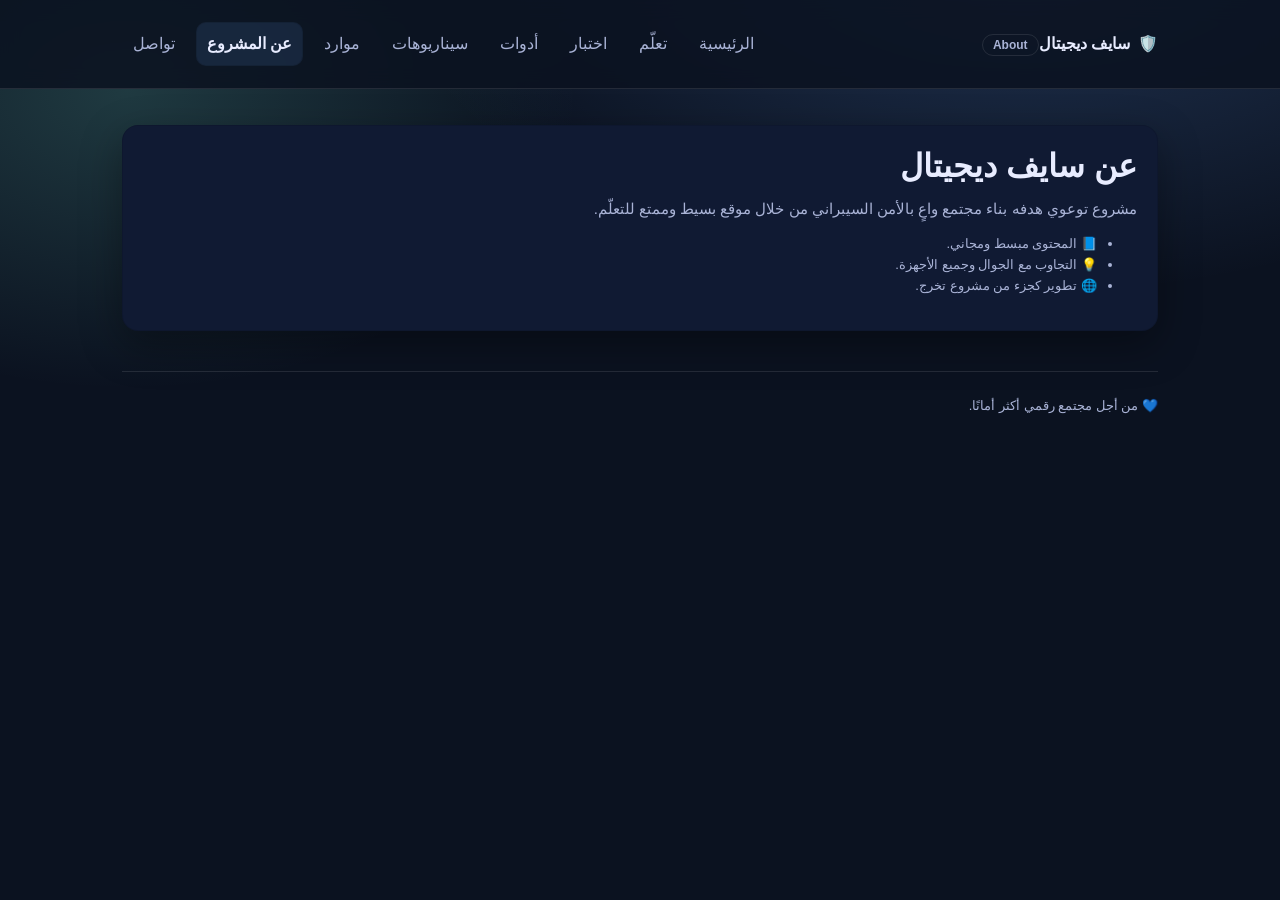
==== about.html @ abf92c74 "first commit" ====
<!DOCTYPE html>
<html lang="ar" dir="rtl">
<head>
  <meta charset="utf-8"/>
  <meta name="viewport" content="width=device-width, initial-scale=1.0"/>
  <title>عن المشروع | سايف ديجيتال</title>
  <link rel="stylesheet" href="style.css"/>
</head>
<body>
<header class="nav">
  <div class="container nav-inner">
    <div class="brand"><span class="logo">🛡️</span><div><strong>سايف ديجيتال</strong><span class="badge">About</span></div></div>
    <button class="menu-toggle" id="menuToggle">☰</button>
    <nav class="links" id="navLinks">
      <a href="index.html">الرئيسية</a><a href="learn.html">تعلّم</a><a href="quiz.html">اختبار</a><a href="tools.html">أدوات</a><a href="scenarios.html">سيناريوهات</a><a href="resources.html">موارد</a><a href="about.html" class="active">عن المشروع</a><a href="contact.html">تواصل</a>
    </nav>
  </div>
</header>

<main class="container">
  <div class="card pad">
    <h1>عن سايف ديجيتال</h1>
    <p>مشروع توعوي هدفه بناء مجتمع واعٍ بالأمن السيبراني من خلال موقع بسيط وممتع للتعلّم.</p>
    <ul class="small">
      <li>📘 المحتوى مبسط ومجاني.</li>
      <li>💡 التجاوب مع الجوال وجميع الأجهزة.</li>
      <li>🌐 تطوير كجزء من مشروع تخرج.</li>
    </ul>
  </div>
  <footer class="footer"><div class="small">💙 من أجل مجتمع رقمي أكثر أمانًا.</div></footer>
</main>
<script src="main.js"></script>
</body>
</html>
---- style.css ----
/* ===============================
   🌐   سايف ديجيتال — تصميم متكامل
   =============================== */

:root {
  --bg: #0b1220;
  --card: #101a33;
  --text: #e8ecff;
  --muted: #a9b3d6;
  --accent: #6aa6ff;
  --accent2: #7cf0d6;
  --danger: #ff6a6a;
  --ok: #4be39a;
  --border: rgba(255,255,255,.1);
  --shadow: 0 14px 40px rgba(0,0,0,.35);
  --radius: 16px;
  --max: 1080px;
  --font: "Segoe UI", "Noto Kufi Arabic", "Noto Sans Arabic", Tahoma, sans-serif;
}

/* ===== الأساس ===== */
*,
*::before,
*::after { box-sizing: border-box; }
html, body { height: 100%; margin: 0; padding: 0; }
body {
  font-family: var(--font);
  background:
    radial-gradient(1200px 700px at 80% -10%, rgba(106,166,255,.25), transparent 55%),
    radial-gradient(900px 600px at 10% 10%, rgba(124,240,214,.18), transparent 50%),
    var(--bg);
  color: var(--text);
  line-height: 1.6;
  direction: rtl;
}
a { color: inherit; text-decoration: none; transition: .2s ease; }
a:hover { color: var(--accent2); }

/* ===== الحاوية الأساسية ===== */
.container {
  max-width: var(--max);
  margin: 0 auto;
  padding: 22px;
}

/* ============================
   🧭 شريط التنقل العلوي (Navbar)
   ============================ */
.nav {
  position: sticky;
  top: 0;
  z-index: 100;
  background: rgba(11,18,32,0.85);
  backdrop-filter: blur(10px);
  border-bottom: 1px solid var(--border);
}

.nav-inner {
  display: flex;
  align-items: center;
  justify-content: space-between;
  gap: 10px;
  flex-wrap: wrap;
}

.brand {
  display: flex;
  align-items: center;
  gap: 8px;
  font-weight: 800;
}

.badge {
  font-size: 12px;
  padding: 3px 10px;
  border: 1px solid var(--border);
  border-radius: 999px;
  color: var(--muted);
}

/* زر القائمة للجوال */
.menu-toggle {
  display: none;
  font-size: 28px;
  background: none;
  border: none;
  color: var(--text);
  cursor: pointer;
}

.links {
  display: flex;
  align-items: center;
  gap: 10px;
  flex-wrap: wrap;
  transition: 0.3s ease;
}
.links a {
  padding: 10px 14px;
  border-radius: 999px;
  border: 1px solid transparent;
  color: var(--muted);
  font-weight: 500;
}
.links a:hover {
  border-color: var(--border);
  color: var(--text);
}
.links a.active {
  border-color: rgba(106,166,255,.45);
  background: rgba(106,166,255,.12);
  color: var(--text);
}

/* ============================
   🧱 البطاقات والمحتوى
   ============================ */
.card {
  background: var(--card);
  border: 1px solid var(--border);
  border-radius: var(--radius);
  box-shadow: var(--shadow);
}
.card.pad { padding: 20px; }

h1,h2,h3 {
  margin: 0 0 10px;
  line-height: 1.3;
}
h1 { font-size: 32px; }
h2 { font-size: 22px; color: var(--accent2); }
h3 { font-size: 16px; }

p {
  margin: 0 0 12px;
  color: var(--muted);
  font-size: 15px;
}

/* الشبكات العامة */
.grid {
  display: grid;
  grid-template-columns: repeat(auto-fit, minmax(280px, 1fr));
  gap: 16px;
  margin-top: 20px;
}

.item {
  background: rgba(255,255,255,.03);
  padding: 14px;
  border: 1px solid var(--border);
  border-radius: var(--radius);
  transition: 0.3s ease;
}
.item:hover {
  transform: translateY(-3px);
  border-color: var(--accent2);
}

/* الإحصاءات */
.kpis {
  display: grid;
  grid-template-columns: repeat(auto-fit, minmax(120px, 1fr));
  gap: 10px;
  margin-top: 14px;
}
.kpi {
  padding: 12px;
  border: 1px solid var(--border);
  border-radius: 14px;
  background: rgba(255,255,255,.03);
  text-align: center;
}
.kpi strong { font-size: 18px; color: var(--text); display: block; }
.kpi span { font-size: 13px; color: var(--muted); }

/* الأزرار */
.btn {
  display: inline-flex;
  align-items: center;
  justify-content: center;
  padding: 12px 16px;
  border-radius: 12px;
  border: 1px solid var(--border);
  background: rgba(255,255,255,.05);
  color: var(--text);
  cursor: pointer;
  transition: .2s ease;
  font-weight: 500;
}
.btn:hover {
  transform: translateY(-1px);
  border-color: var(--accent2);
}
.btn.primary {
  border-color: rgba(106,166,255,.55);
  background: rgba(106,166,255,.16);
}
.btn.primary:hover { background: rgba(106,166,255,.25); }
.btn.outline {
  background: transparent;
  border-color: rgba(124,240,214,.3);
}
.btn.outline:hover {
  background: rgba(124,240,214,.06);
}

/* تصنيفات / Tags */
.tags { margin-top: 10px; }
.tag {
  display: inline-block;
  padding: 6px 10px;
  border: 1px solid var(--border);
  border-radius: 999px;
  color: var(--muted);
  font-size: 12px;
  margin: 5px 6px 0 0;
  transition: .2s ease;
}
.tag:hover { border-color: var(--accent2); color: var(--accent2); }

/* فواصل */
hr.sep {
  border: none;
  border-top: 1px solid var(--border);
  margin: 16px 0;
}

/* نصوص صغيرة */
.small { font-size: 13px; color: var(--muted); }

/* الحاويات المساعدة */
.cta-row {
  display: flex;
  flex-wrap: wrap;
  gap: 10px;
  margin-top: 14px;
}

/* ===== الملاحظات والتلميحات ===== */
.note {
  border: 1px dashed rgba(124,240,214,.45);
  background: rgba(124,240,214,.06);
  padding: 12px;
  border-radius: 14px;
  color: var(--muted);
  font-size: 14px;
}

/* ===== الكويز ===== */
.quiz-q {
  font-size: 18px;
  color: var(--text);
  margin: 0 0 10px;
}
.choices {
  display: grid;
  gap: 10px;
}
.choice {
  text-align: right;
  padding: 12px;
  border-radius: 14px;
  border: 1px solid var(--border);
  background: rgba(255,255,255,.03);
  cursor: pointer;
  transition: .2s ease;
}
.choice:hover { border-color: var(--accent); }
.choice.correct {
  border-color: rgba(75,227,154,.55);
  background: rgba(75,227,154,.1);
}
.choice.wrong {
  border-color: rgba(255,106,106,.55);
  background: rgba(255,106,106,.1);
}

/* حبة التقدم */
.pill {
  display: inline-flex;
  align-items: center;
  gap: 6px;
  padding: 7px 10px;
  border-radius: 999px;
  border: 1px solid var(--border);
  color: var(--muted);
  font-size: 13px;
}

/* ===== التذييل ===== */
.footer {
  margin-top: 40px;
  padding: 24px 0 32px;
  color: var(--muted);
  border-top: 1px solid var(--border);
}
.footer-content {
  display: flex;
  flex-wrap: wrap;
  justify-content: space-between;
  gap: 10px;
}
.footer-links a {
  margin-right: 10px;
  font-size: 13px;
  color: var(--muted);
}
.footer-links a:hover { color: var(--accent2); }

/* ============================
   📱 استجابة الجوال
   ============================ */
@media (max-width: 860px) {
  .menu-toggle { display: block; }
  .links {
    display: none;
    flex-direction: column;
    width: 100%;
    border-top: 1px solid var(--border);
    margin-top: 10px;
    padding-top: 8px;
  }
  .links.show { display: flex; }
  .links a { width: 100%; text-align: right; }
  h1 { font-size: 26px; }
  .hero-grid, .grid, .kpis { grid-template-columns: 1fr; }
}/* ===== Policies Page (simple styling) ===== */
.container { width: min(1100px, 92%); margin: 0 auto; }

.site-header { padding: 14px 0; border-bottom: 1px solid rgba(0,0,0,.08); }
.header-inner { display: flex; gap: 16px; align-items: center; justify-content: space-between; flex-wrap: wrap; }
.brand { text-decoration: none; font-weight: 700; }
.nav { display: flex; flex-wrap: wrap; gap: 10px; }
.nav a { text-decoration: none; padding: 8px 10px; border-radius: 10px; }
.nav a.active { font-weight: 700; border: 1px solid rgba(0,0,0,.12); }

.hero { padding: 22px 0 8px; }
.muted { opacity: .75; }

.pill-row { display: flex; flex-wrap: wrap; gap: 10px; margin: 14px 0; }
.pill { border: 1px solid rgba(0,0,0,.12); background: transparent; padding: 8px 12px; border-radius: 999px; cursor: pointer; }
.pill.active { font-weight: 700; }

.card { border: 1px solid rgba(0,0,0,.10); border-radius: 16px; padding: 18px; margin: 14px 0; }
.card-head h2 { margin: 0 0 6px; }
.grid-2 { display: grid; grid-template-columns: repeat(2, minmax(0, 1fr)); gap: 14px; }
@media (max-width: 820px){ .grid-2 { grid-template-columns: 1fr; } }

.box { border: 1px solid rgba(0,0,0,.08); border-radius: 14px; padding: 14px; }
.box.danger { border-color: rgba(220, 0, 0, .25); }

.note { margin-top: 12px; padding: 12px 14px; border-radius: 14px; border: 1px dashed rgba(0,0,0,.18); }

.callout { margin-top: 12px; padding: 14px; border-radius: 14px; border: 1px solid rgba(0,0,0,.10); }
.btn { border: 0; padding: 10px 14px; border-radius: 12px; cursor: pointer; border: 1px solid rgba(0,0,0,.12); background: transparent; }

.site-footer { padding: 18px 0; border-top: 1px solid rgba(0,0,0,.08); margin-top: 26px; }
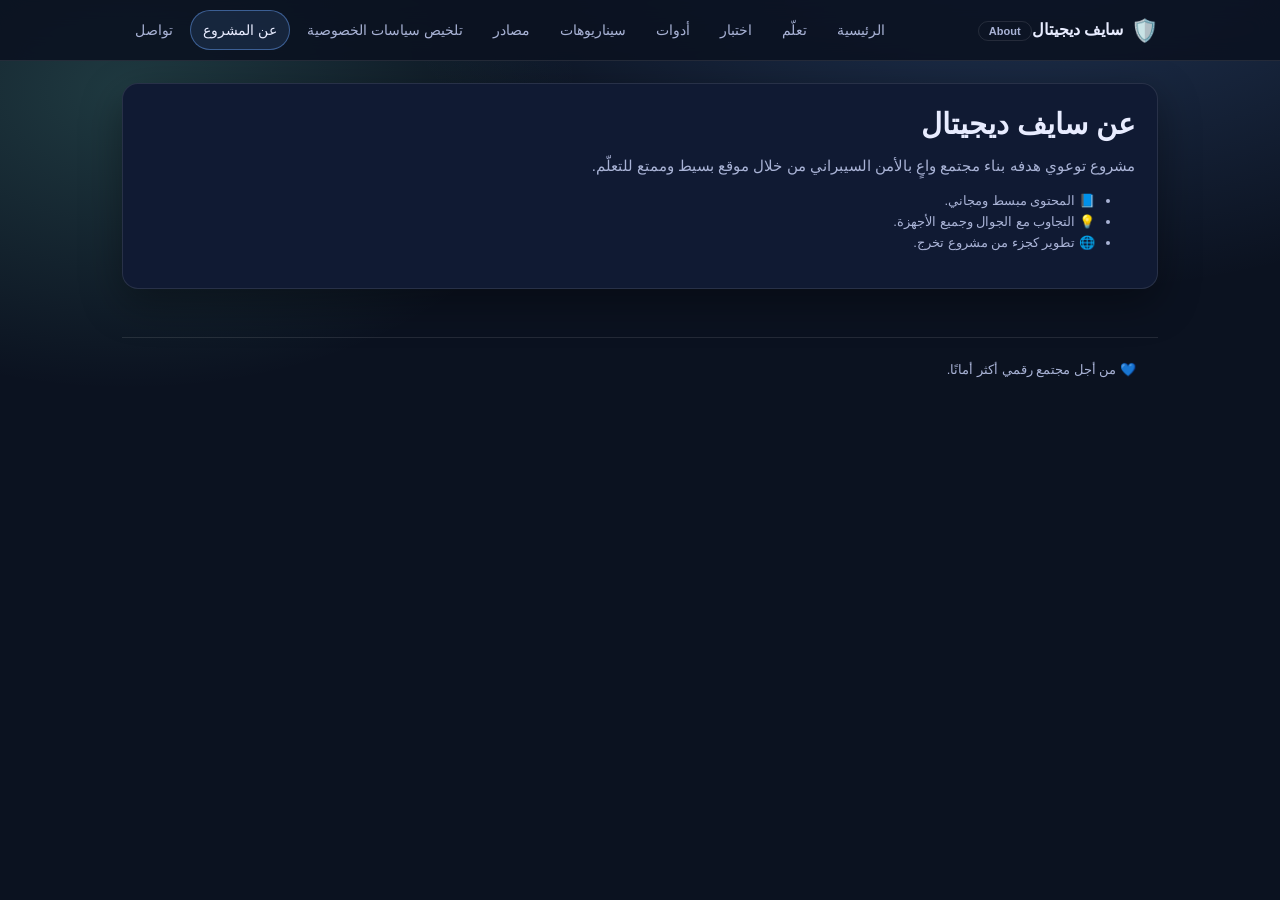
==== commit 226e7553: "update5" ====
--- a/about.html
+++ b/about.html
@@ -12,8 +12,15 @@
     <div class="brand"><span class="logo">🛡️</span><div><strong>سايف ديجيتال</strong><span class="badge">About</span></div></div>
     <button class="menu-toggle" id="menuToggle">☰</button>
     <nav class="links" id="navLinks">
-      <a href="index.html">الرئيسية</a><a href="learn.html">تعلّم</a><a href="quiz.html">اختبار</a><a href="tools.html">أدوات</a><a href="scenarios.html">سيناريوهات</a><a href="resources.html">موارد</a><a href="about.html" class="active">عن المشروع</a><a href="contact.html">تواصل</a>
-    </nav>
+     <a href="index.html">الرئيسية</a>
+        <a href="learn.html">تعلّم</a>
+        <a href="quiz.html">اختبار</a>
+        <a href="tools.html">أدوات</a>
+        <a href="scenarios.html">سيناريوهات</a>
+        <a href="resources.html">مصادر</a>
+        <a href="policies.html">تلخيص سياسات الخصوصية</a>
+        <a href="about.html" class="active">عن المشروع</a>
+        <a href="contact.html">تواصل</a>    </nav>
   </div>
 </header>
 
--- a/style.css
+++ b/style.css
@@ -1,58 +1,83 @@
-/* ===============================
-   🌐   سايف ديجيتال — تصميم متكامل
-   =============================== */
-
+/* ============================================================
+   سايف ديجيتال — CSS الرئيسي
+   يدعم: Dark Mode (افتراضي) + Light Mode
+============================================================ */
+
+/* ── المتغيرات: الوضع الليلي ── */
 :root {
-  --bg: #0b1220;
-  --card: #101a33;
-  --text: #e8ecff;
-  --muted: #a9b3d6;
-  --accent: #6aa6ff;
+  --bg:      #0b1220;
+  --card:    #101a33;
+  --text:    #e8ecff;
+  --muted:   #a9b3d6;
+  --accent:  #6aa6ff;
   --accent2: #7cf0d6;
-  --danger: #ff6a6a;
-  --ok: #4be39a;
-  --border: rgba(255,255,255,.1);
-  --shadow: 0 14px 40px rgba(0,0,0,.35);
-  --radius: 16px;
-  --max: 1080px;
-  --font: "Segoe UI", "Noto Kufi Arabic", "Noto Sans Arabic", Tahoma, sans-serif;
-}
-
-/* ===== الأساس ===== */
-*,
-*::before,
-*::after { box-sizing: border-box; }
-html, body { height: 100%; margin: 0; padding: 0; }
+  --danger:  #ff6a6a;
+  --ok:      #4be39a;
+  --border:  rgba(255,255,255,.1);
+  --shadow:  0 14px 40px rgba(0,0,0,.35);
+  --radius:  16px;
+  --max:     1080px;
+  --font:    "Segoe UI","Noto Kufi Arabic","Noto Sans Arabic",Tahoma,sans-serif;
+  --nav-bg:  rgba(11,18,32,0.88);
+  --item-bg: rgba(255,255,255,.03);
+}
+
+/* ── المتغيرات: الوضع الصباحي ── */
+body.light-mode {
+  --bg:      #f0f4ff;
+  --card:    #ffffff;
+  --text:    #0d1b3e;
+  --muted:   #4a5680;
+  --accent:  #2563eb;
+  --accent2: #0d9488;
+  --border:  rgba(0,0,0,.1);
+  --shadow:  0 8px 28px rgba(0,0,0,.1);
+  --nav-bg:  rgba(240,244,255,0.94);
+  --item-bg: rgba(0,0,0,.025);
+}
+
+body.light-mode {
+  background:
+    radial-gradient(1200px 700px at 80% -10%, rgba(37,99,235,.09), transparent 55%),
+    radial-gradient(900px 600px at 10% 10%,  rgba(13,148,136,.07), transparent 50%),
+    var(--bg) !important;
+}
+
+/* ── الأساسيات ── */
+*, *::before, *::after { box-sizing:border-box; }
+html, body { height:100%; margin:0; padding:0; }
+
 body {
   font-family: var(--font);
   background:
     radial-gradient(1200px 700px at 80% -10%, rgba(106,166,255,.25), transparent 55%),
-    radial-gradient(900px 600px at 10% 10%, rgba(124,240,214,.18), transparent 50%),
+    radial-gradient(900px 600px at 10% 10%,  rgba(124,240,214,.18), transparent 50%),
     var(--bg);
   color: var(--text);
   line-height: 1.6;
   direction: rtl;
-}
-a { color: inherit; text-decoration: none; transition: .2s ease; }
-a:hover { color: var(--accent2); }
-
-/* ===== الحاوية الأساسية ===== */
+  transition: background .4s, color .25s;
+}
+
+a { color:inherit; text-decoration:none; transition:.2s ease; }
+a:hover { color:var(--accent2); }
+
 .container {
   max-width: var(--max);
   margin: 0 auto;
   padding: 22px;
 }
 
-/* ============================
-   🧭 شريط التنقل العلوي (Navbar)
-   ============================ */
+/* ── شريط التنقل ── */
 .nav {
   position: sticky;
   top: 0;
   z-index: 100;
-  background: rgba(11,18,32,0.85);
-  backdrop-filter: blur(10px);
+  background: var(--nav-bg);
+  backdrop-filter: blur(12px);
+  -webkit-backdrop-filter: blur(12px);
   border-bottom: 1px solid var(--border);
+  transition: background .3s;
 }
 
 .nav-inner {
@@ -60,107 +85,134 @@
   align-items: center;
   justify-content: space-between;
   gap: 10px;
-  flex-wrap: wrap;
-}
-
-.brand {
-  display: flex;
-  align-items: center;
-  gap: 8px;
-  font-weight: 800;
-}
+  flex-wrap: nowrap;
+  padding: 10px 22px;
+  max-width: var(--max);
+  margin: 0 auto;
+}
+
+/* الجانب الأيسر: brand + زر الوضع */
+.nav-left {
+  display: flex;
+  align-items: center;
+  gap: 10px;
+  flex-shrink: 0;
+}
+
+.brand { display:flex; align-items:center; gap:8px; font-weight:800; }
+.logo  { font-size:22px; }
 
 .badge {
-  font-size: 12px;
+  font-size: 11px;
   padding: 3px 10px;
   border: 1px solid var(--border);
   border-radius: 999px;
   color: var(--muted);
 }
 
-/* زر القائمة للجوال */
+/* ── زر الوضع ── */
+#themeToggle {
+  display: flex;
+  align-items: center;
+  gap: 6px;
+  padding: 7px 13px;
+  border-radius: 999px;
+  border: 1px solid var(--border);
+  background: rgba(255,255,255,.06);
+  color: var(--text);
+  font-size: 13px;
+  font-family: var(--font);
+  cursor: pointer;
+  transition: background .2s, border-color .2s, transform .15s;
+  white-space: nowrap;
+  flex-shrink: 0;
+}
+body.light-mode #themeToggle { background:rgba(0,0,0,.05); }
+#themeToggle:hover { border-color:var(--accent2); transform:translateY(-1px); }
+
+/* ── زر الجوال ── */
 .menu-toggle {
   display: none;
-  font-size: 28px;
+  font-size: 26px;
   background: none;
   border: none;
   color: var(--text);
   cursor: pointer;
-}
-
+  padding: 4px 8px;
+}
+
+/* ── الروابط ── */
 .links {
   display: flex;
   align-items: center;
-  gap: 10px;
+  gap: 4px;
   flex-wrap: wrap;
-  transition: 0.3s ease;
+  transition: .3s;
 }
 .links a {
-  padding: 10px 14px;
+  padding: 8px 12px;
   border-radius: 999px;
   border: 1px solid transparent;
   color: var(--muted);
   font-weight: 500;
-}
-.links a:hover {
-  border-color: var(--border);
-  color: var(--text);
-}
+  font-size: 14px;
+  transition: .2s;
+}
+.links a:hover { border-color:var(--border); color:var(--text); }
 .links a.active {
   border-color: rgba(106,166,255,.45);
   background: rgba(106,166,255,.12);
   color: var(--text);
 }
 
-/* ============================
-   🧱 البطاقات والمحتوى
-   ============================ */
+/* ── البطاقات ── */
 .card {
   background: var(--card);
   border: 1px solid var(--border);
   border-radius: var(--radius);
   box-shadow: var(--shadow);
-}
-.card.pad { padding: 20px; }
-
-h1,h2,h3 {
-  margin: 0 0 10px;
-  line-height: 1.3;
-}
-h1 { font-size: 32px; }
-h2 { font-size: 22px; color: var(--accent2); }
-h3 { font-size: 16px; }
-
-p {
-  margin: 0 0 12px;
-  color: var(--muted);
-  font-size: 15px;
-}
-
-/* الشبكات العامة */
+  transition: background .3s, border-color .3s;
+}
+.card.pad { padding: 22px; }
+
+/* ── الشبكة البطل ── */
+.hero-grid {
+  display: grid;
+  grid-template-columns: 1fr 1fr;
+  gap: 18px;
+  margin-bottom: 18px;
+}
+
+/* ── العناوين ── */
+h1,h2,h3 { margin:0 0 10px; line-height:1.3; }
+h1 { font-size:29px; }
+h2 { font-size:20px; color:var(--accent2); }
+h3 { font-size:15px; color:var(--text); }
+
+p { margin:0 0 12px; color:var(--muted); font-size:15px; }
+
+/* ── الشبكة ── */
 .grid {
   display: grid;
-  grid-template-columns: repeat(auto-fit, minmax(280px, 1fr));
+  grid-template-columns: repeat(auto-fit, minmax(280px,1fr));
   gap: 16px;
   margin-top: 20px;
 }
 
+/* ── العنصر ── */
 .item {
-  background: rgba(255,255,255,.03);
+  background: var(--item-bg);
   padding: 14px;
   border: 1px solid var(--border);
   border-radius: var(--radius);
-  transition: 0.3s ease;
-}
-.item:hover {
-  transform: translateY(-3px);
-  border-color: var(--accent2);
-}
-
-/* الإحصاءات */
+  transition: .3s;
+}
+.item:hover { transform:translateY(-3px); border-color:var(--accent2); }
+
+/* ── KPIs ── */
 .kpis {
   display: grid;
-  grid-template-columns: repeat(auto-fit, minmax(120px, 1fr));
+  grid-template-columns: repeat(auto-fit, minmax(110px,1fr));
   gap: 10px;
   margin-top: 14px;
 }
@@ -168,76 +220,62 @@
   padding: 12px;
   border: 1px solid var(--border);
   border-radius: 14px;
-  background: rgba(255,255,255,.03);
+  background: var(--item-bg);
   text-align: center;
-}
-.kpi strong { font-size: 18px; color: var(--text); display: block; }
-.kpi span { font-size: 13px; color: var(--muted); }
-
-/* الأزرار */
+  transition: border-color .2s;
+}
+.kpi:hover { border-color:var(--accent); }
+.kpi strong { font-size:18px; color:var(--text); display:block; }
+.kpi span   { font-size:12px; color:var(--muted); }
+
+/* ── الأزرار ── */
 .btn {
   display: inline-flex;
   align-items: center;
   justify-content: center;
-  padding: 12px 16px;
+  gap: 5px;
+  padding: 10px 17px;
   border-radius: 12px;
   border: 1px solid var(--border);
-  background: rgba(255,255,255,.05);
+  background: var(--item-bg);
   color: var(--text);
   cursor: pointer;
-  transition: .2s ease;
+  transition: .2s;
   font-weight: 500;
-}
-.btn:hover {
-  transform: translateY(-1px);
-  border-color: var(--accent2);
-}
-.btn.primary {
-  border-color: rgba(106,166,255,.55);
-  background: rgba(106,166,255,.16);
-}
-.btn.primary:hover { background: rgba(106,166,255,.25); }
-.btn.outline {
-  background: transparent;
-  border-color: rgba(124,240,214,.3);
-}
-.btn.outline:hover {
-  background: rgba(124,240,214,.06);
-}
-
-/* تصنيفات / Tags */
-.tags { margin-top: 10px; }
+  font-size: 14px;
+  font-family: var(--font);
+}
+.btn:hover { transform:translateY(-1px); border-color:var(--accent2); }
+.btn.primary { border-color:rgba(106,166,255,.55); background:rgba(106,166,255,.16); }
+.btn.primary:hover { background:rgba(106,166,255,.28); }
+.btn.outline { background:transparent; border-color:rgba(124,240,214,.3); }
+.btn.outline:hover { background:rgba(124,240,214,.07); }
+
+/* ── الوسوم ── */
+.tags { margin-top:10px; }
 .tag {
   display: inline-block;
-  padding: 6px 10px;
+  padding: 5px 10px;
   border: 1px solid var(--border);
   border-radius: 999px;
   color: var(--muted);
   font-size: 12px;
-  margin: 5px 6px 0 0;
-  transition: .2s ease;
-}
-.tag:hover { border-color: var(--accent2); color: var(--accent2); }
-
-/* فواصل */
-hr.sep {
-  border: none;
-  border-top: 1px solid var(--border);
-  margin: 16px 0;
-}
-
-/* نصوص صغيرة */
-.small { font-size: 13px; color: var(--muted); }
-
-/* الحاويات المساعدة */
-.cta-row {
-  display: flex;
-  flex-wrap: wrap;
-  gap: 10px;
-  margin-top: 14px;
-}
-
-/* ===== الملاحظات والتلميحات ===== */
+  margin: 4px 5px 0 0;
+  transition: .2s;
+}
+.tag:hover { border-color:var(--accent2); color:var(--accent2); }
+
+/* ── فاصل ── */
+hr.sep { border:none; border-top:1px solid var(--border); margin:16px 0; }
+
+/* ── نصوص ── */
+.small  { font-size:13px; color:var(--muted); }
+.accent { color:var(--accent2); }
+
+/* ── صف أزرار ── */
+.cta-row { display:flex; flex-wrap:wrap; gap:10px; margin-top:14px; }
+
+/* ── ملاحظة ── */
 .note {
   border: 1px dashed rgba(124,240,214,.45);
   background: rgba(124,240,214,.06);
@@ -246,113 +284,138 @@
   color: var(--muted);
   font-size: 14px;
 }
-
-/* ===== الكويز ===== */
-.quiz-q {
-  font-size: 18px;
-  color: var(--text);
-  margin: 0 0 10px;
-}
-.choices {
-  display: grid;
-  gap: 10px;
-}
+body.light-mode .note {
+  border-color: rgba(13,148,136,.4);
+  background: rgba(13,148,136,.06);
+}
+
+/* ── الاختبار ── */
+.quiz-q { font-size:17px; color:var(--text); margin:0 0 10px; }
+.choices { display:grid; gap:10px; }
 .choice {
   text-align: right;
   padding: 12px;
   border-radius: 14px;
   border: 1px solid var(--border);
-  background: rgba(255,255,255,.03);
+  background: var(--item-bg);
   cursor: pointer;
-  transition: .2s ease;
-}
-.choice:hover { border-color: var(--accent); }
-.choice.correct {
-  border-color: rgba(75,227,154,.55);
-  background: rgba(75,227,154,.1);
-}
-.choice.wrong {
-  border-color: rgba(255,106,106,.55);
-  background: rgba(255,106,106,.1);
-}
-
-/* حبة التقدم */
+  color: var(--text);
+  font-family: var(--font);
+  transition: .2s;
+}
+.choice:hover   { border-color:var(--accent); }
+.choice.correct { border-color:rgba(75,227,154,.55);  background:rgba(75,227,154,.1); }
+.choice.wrong   { border-color:rgba(255,106,106,.55); background:rgba(255,106,106,.1); }
+
+/* ── حبة ── */
 .pill {
   display: inline-flex;
   align-items: center;
   gap: 6px;
-  padding: 7px 10px;
+  padding: 6px 12px;
   border-radius: 999px;
   border: 1px solid var(--border);
   color: var(--muted);
   font-size: 13px;
 }
 
-/* ===== التذييل ===== */
+/* ── التذييل ── */
 .footer {
-  margin-top: 40px;
-  padding: 24px 0 32px;
-  color: var(--muted);
+  margin-top: 48px;
+  padding: 22px 22px 36px;
   border-top: 1px solid var(--border);
+  color: var(--muted);
 }
 .footer-content {
+  max-width: var(--max);
+  margin: 0 auto;
   display: flex;
   flex-wrap: wrap;
   justify-content: space-between;
+  align-items: center;
   gap: 10px;
 }
-.footer-links a {
-  margin-right: 10px;
+.footer-links a { margin-right:12px; font-size:13px; color:var(--muted); }
+.footer-links a:hover { color:var(--accent2); }
+
+/* ── سبينر الأخبار ── */
+.news-spinner {
+  width:38px; height:38px;
+  border:3px solid rgba(106,166,255,.18);
+  border-top-color:var(--accent);
+  border-radius:50%;
+  animation:spin .75s linear infinite;
+  margin:0 auto;
+}
+@keyframes spin { to { transform:rotate(360deg); } }
+
+/* ── بطاقة خبر ── */
+.news-card {
+  background: var(--card);
+  border: 1px solid var(--border);
+  border-radius: var(--radius);
+  overflow: hidden;
+  display: flex;
+  flex-direction: column;
+  transition: transform .25s, box-shadow .25s, border-color .2s;
+}
+.news-card:hover {
+  transform: translateY(-4px);
+  box-shadow: 0 20px 50px rgba(0,0,0,.4);
+  border-color: rgba(106,166,255,.3);
+}
+body.light-mode .news-card:hover { box-shadow:0 10px 28px rgba(0,0,0,.12); }
+
+.nc-inner { padding:16px; flex:1; display:flex; flex-direction:column; }
+.nc-top   { display:flex; align-items:center; justify-content:space-between; flex-wrap:wrap; gap:6px; margin-bottom:10px; }
+.nc-badge { font-size:11px; font-weight:700; padding:3px 9px; border-radius:999px; border:1px solid; }
+.nc-title { font-size:14px; font-weight:700; color:var(--text); margin:0 0 8px; line-height:1.5; flex:1; }
+.nc-desc  { margin:0 0 10px; opacity:.75; line-height:1.55; }
+.nc-link  { font-size:12px; font-weight:600; color:var(--accent); direction:ltr; display:inline-block; margin-top:auto; transition:color .2s; }
+.nc-link:hover { color:var(--accent2); }
+.nc-bar   { height:3px; flex-shrink:0; opacity:.65; }
+
+/* ── زر مصدر نشط ── */
+.news-src-btn.active-src {
+  border-color: rgba(106,166,255,.55) !important;
+  background: rgba(106,166,255,.16) !important;
+}
+
+/* ── زر سياسات ── */
+.policy-btn {
+  display: inline-block;
+  margin-top: 10px;
+  margin-left: 6px;
+  padding: 7px 14px;
+  background: rgba(75,227,154,.12);
+  color: var(--ok);
+  border: 1px solid rgba(75,227,154,.32);
+  border-radius: 8px;
   font-size: 13px;
-  color: var(--muted);
-}
-.footer-links a:hover { color: var(--accent2); }
-
-/* ============================
-   📱 استجابة الجوال
-   ============================ */
-@media (max-width: 860px) {
-  .menu-toggle { display: block; }
+  transition: background .2s;
+}
+.policy-btn:hover { background:rgba(75,227,154,.25); color:var(--ok); }
+
+/* ── استجابة الجوال ── */
+@media (max-width:860px) {
+  .menu-toggle { display:block; }
   .links {
     display: none;
     flex-direction: column;
     width: 100%;
     border-top: 1px solid var(--border);
-    margin-top: 10px;
+    margin-top: 8px;
     padding-top: 8px;
   }
-  .links.show { display: flex; }
-  .links a { width: 100%; text-align: right; }
-  h1 { font-size: 26px; }
-  .hero-grid, .grid, .kpis { grid-template-columns: 1fr; }
-}/* ===== Policies Page (simple styling) ===== */
-.container { width: min(1100px, 92%); margin: 0 auto; }
-
-.site-header { padding: 14px 0; border-bottom: 1px solid rgba(0,0,0,.08); }
-.header-inner { display: flex; gap: 16px; align-items: center; justify-content: space-between; flex-wrap: wrap; }
-.brand { text-decoration: none; font-weight: 700; }
-.nav { display: flex; flex-wrap: wrap; gap: 10px; }
-.nav a { text-decoration: none; padding: 8px 10px; border-radius: 10px; }
-.nav a.active { font-weight: 700; border: 1px solid rgba(0,0,0,.12); }
-
-.hero { padding: 22px 0 8px; }
-.muted { opacity: .75; }
-
-.pill-row { display: flex; flex-wrap: wrap; gap: 10px; margin: 14px 0; }
-.pill { border: 1px solid rgba(0,0,0,.12); background: transparent; padding: 8px 12px; border-radius: 999px; cursor: pointer; }
-.pill.active { font-weight: 700; }
-
-.card { border: 1px solid rgba(0,0,0,.10); border-radius: 16px; padding: 18px; margin: 14px 0; }
-.card-head h2 { margin: 0 0 6px; }
-.grid-2 { display: grid; grid-template-columns: repeat(2, minmax(0, 1fr)); gap: 14px; }
-@media (max-width: 820px){ .grid-2 { grid-template-columns: 1fr; } }
-
-.box { border: 1px solid rgba(0,0,0,.08); border-radius: 14px; padding: 14px; }
-.box.danger { border-color: rgba(220, 0, 0, .25); }
-
-.note { margin-top: 12px; padding: 12px 14px; border-radius: 14px; border: 1px dashed rgba(0,0,0,.18); }
-
-.callout { margin-top: 12px; padding: 14px; border-radius: 14px; border: 1px solid rgba(0,0,0,.10); }
-.btn { border: 0; padding: 10px 14px; border-radius: 12px; cursor: pointer; border: 1px solid rgba(0,0,0,.12); background: transparent; }
-
-.site-footer { padding: 18px 0; border-top: 1px solid rgba(0,0,0,.08); margin-top: 26px; }
+  .links.show { display:flex; }
+  .links a    { width:100%; text-align:right; border-radius:10px; }
+  h1 { font-size:24px; }
+  .hero-grid { grid-template-columns:1fr; }
+  .kpis      { grid-template-columns:repeat(3,1fr); }
+  #themeToggle .theme-label { display:none; }
+}
+
+@media (max-width:480px) {
+  .kpis { grid-template-columns:1fr 1fr; }
+  .container { padding:14px; }
+}
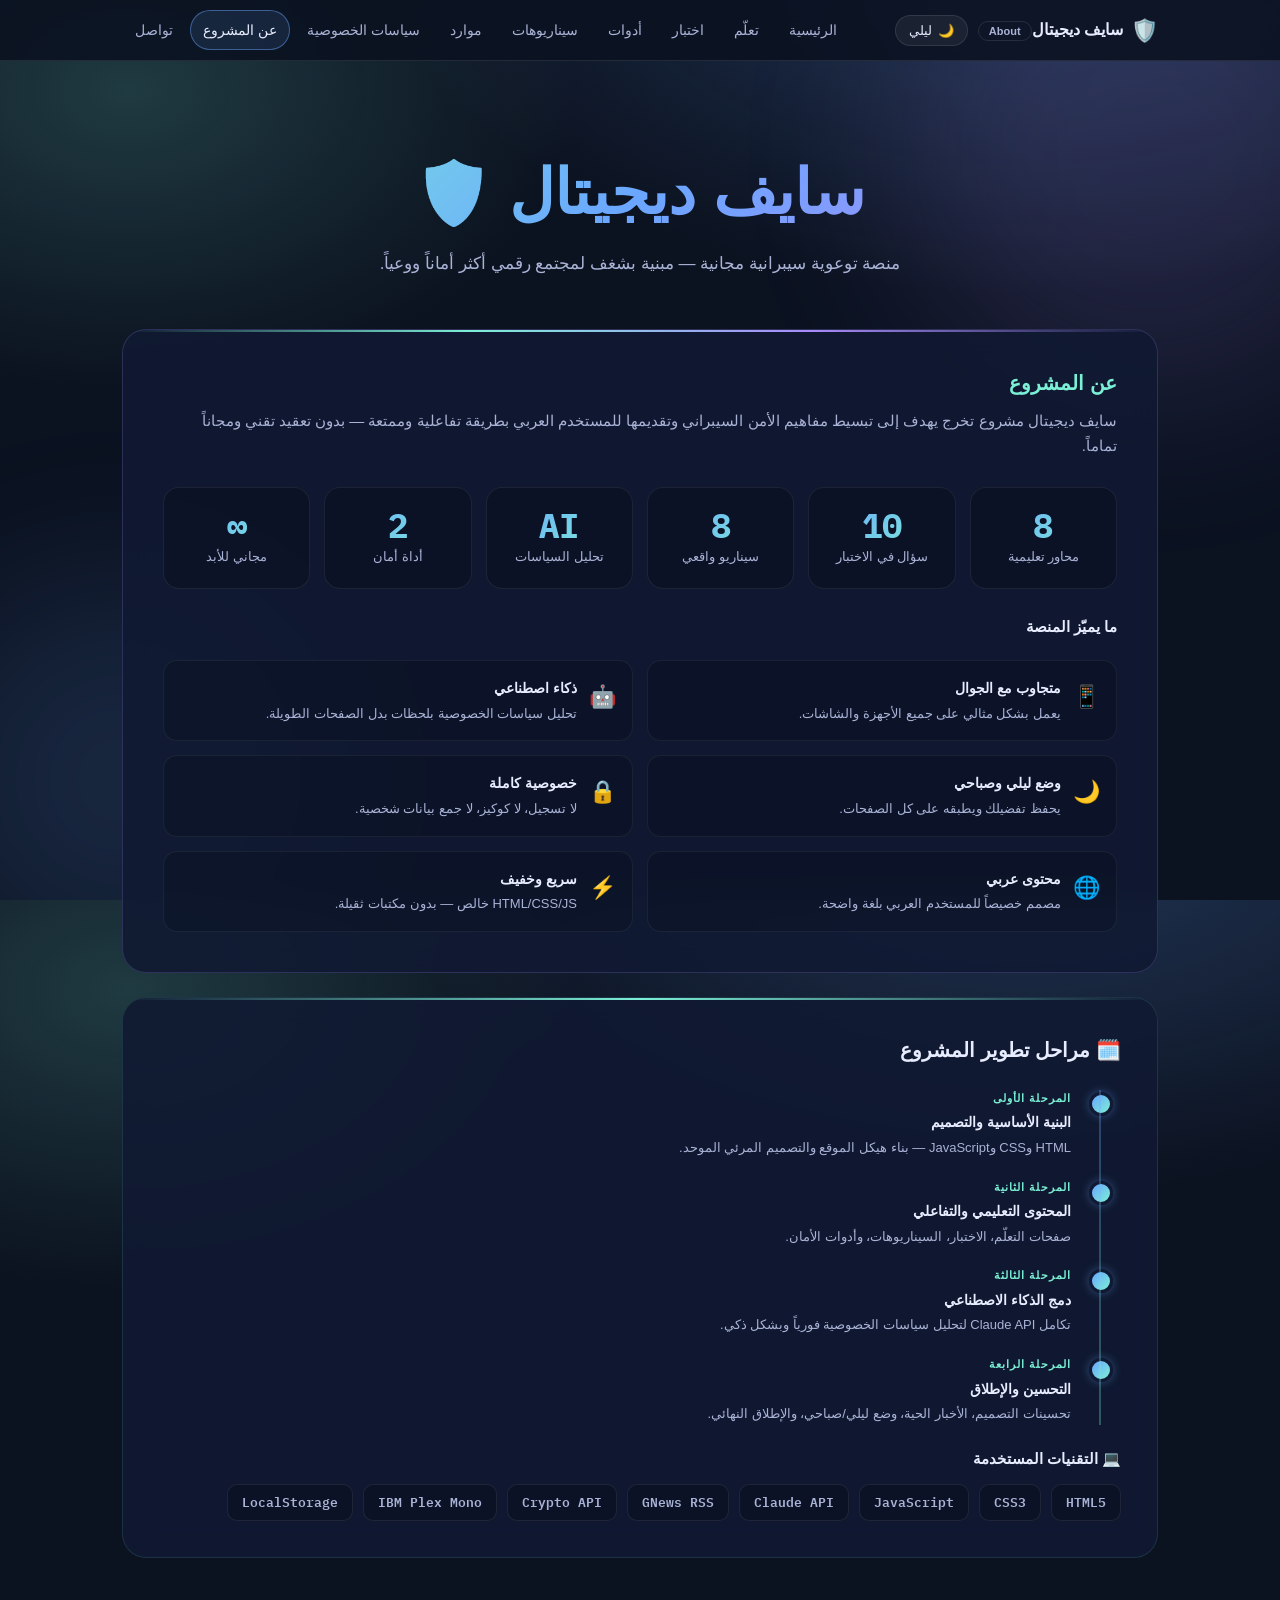
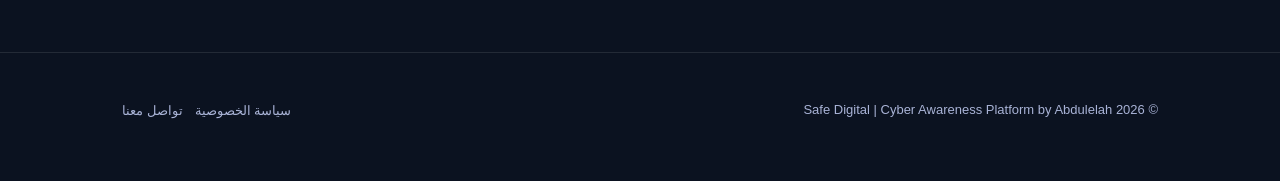
==== commit 71feefdf: "best" ====
--- a/about.html
+++ b/about.html
@@ -5,37 +5,280 @@
   <meta name="viewport" content="width=device-width, initial-scale=1.0"/>
   <title>عن المشروع | سايف ديجيتال</title>
   <link rel="stylesheet" href="style.css"/>
+  <link rel="icon" type="image/png" href="favicon.png">
+  <link href="https://fonts.googleapis.com/css2?family=IBM+Plex+Mono:wght@400;700&display=swap" rel="stylesheet">
+  <style>
+    .page-bg{position:fixed;inset:0;z-index:-1;overflow:hidden;}
+    .orb{position:absolute;border-radius:50%;filter:blur(90px);opacity:.14;}
+    .orb-a{width:500px;height:500px;background:#a78bfa;top:-100px;right:-120px;animation:of 16s ease-in-out infinite;}
+    .orb-b{width:400px;height:400px;background:#6aa6ff;bottom:-80px;left:-80px;animation:of 16s -7s ease-in-out infinite;}
+    @keyframes of{0%,100%{transform:translate(0,0)}50%{transform:translate(-25px,25px)}}
+
+    /* هيرو */
+    .about-hero{
+      text-align:center;padding:70px 22px 50px;
+      position:relative;animation:fadeUp .6s ease both;
+    }
+    .about-hero h1{
+      font-size:clamp(34px,5vw,62px);font-weight:900;margin:0 0 16px;
+      background:linear-gradient(135deg,var(--accent2),var(--accent),#a78bfa);
+      -webkit-background-clip:text;-webkit-text-fill-color:transparent;background-clip:text;
+    }
+    .about-hero p{font-size:17px;color:var(--muted);max-width:540px;margin:0 auto;line-height:1.7;}
+    @keyframes fadeUp{from{opacity:0;transform:translateY(16px)}to{opacity:1;transform:none}}
+
+    /* بطاقة المشروع */
+    .project-card{
+      background:rgba(16,26,51,.88);
+      border:1px solid rgba(167,139,250,.2);
+      border-radius:24px;padding:40px;margin-bottom:24px;
+      backdrop-filter:blur(12px);
+      position:relative;overflow:hidden;
+      animation:fadeUp .5s .1s ease both;
+    }
+    .project-card::before{
+      content:'';position:absolute;top:0;right:0;left:0;height:2px;
+      background:linear-gradient(90deg,transparent,var(--accent2),#a78bfa,transparent);
+    }
+
+    /* إحصائيات المشروع */
+    .project-stats{
+      display:grid;grid-template-columns:repeat(auto-fit,minmax(140px,1fr));
+      gap:14px;margin:28px 0;
+    }
+    .ps-item{
+      text-align:center;padding:20px 14px;
+      border:1px solid rgba(255,255,255,.07);
+      border-radius:16px;background:rgba(0,0,0,.2);
+      transition:.2s;
+    }
+    .ps-item:hover{border-color:rgba(167,139,250,.3);}
+    .ps-num{
+      font-family:'IBM Plex Mono',monospace;
+      font-size:34px;font-weight:700;line-height:1;
+      background:linear-gradient(135deg,var(--accent),var(--accent2));
+      -webkit-background-clip:text;-webkit-text-fill-color:transparent;background-clip:text;
+    }
+    .ps-lbl{font-size:13px;color:var(--muted);margin-top:5px;}
+
+    /* الميزات */
+    .features-wrap{
+      display:grid;grid-template-columns:1fr 1fr;gap:14px;margin-top:24px;
+    }
+    @media(max-width:600px){.features-wrap{grid-template-columns:1fr;}}
+    .feat-item{
+      display:flex;gap:12px;align-items:flex-start;
+      padding:16px;border-radius:14px;
+      border:1px solid rgba(255,255,255,.06);
+      background:rgba(0,0,0,.15);transition:.2s;
+    }
+    .feat-item:hover{border-color:rgba(124,240,214,.2);}
+    .feat-icon{font-size:22px;flex-shrink:0;margin-top:2px;}
+    .feat-item h4{margin:0 0 4px;font-size:14px;color:var(--text);}
+    .feat-item p{margin:0;font-size:13px;color:var(--muted);}
+
+    /* بطاقة المطوّر */
+    .dev-card{
+      background:rgba(16,26,51,.88);
+      border:1px solid rgba(106,166,255,.15);
+      border-radius:24px;padding:36px;margin-bottom:24px;
+      display:grid;grid-template-columns:auto 1fr;gap:28px;align-items:center;
+      backdrop-filter:blur(12px);
+      animation:fadeUp .5s .2s ease both;
+      position:relative;overflow:hidden;
+    }
+    @media(max-width:580px){.dev-card{grid-template-columns:1fr;text-align:center;}}
+    .dev-card::before{
+      content:'';position:absolute;top:0;right:0;left:0;height:2px;
+      background:linear-gradient(90deg,transparent,var(--accent),transparent);
+    }
+    .dev-avatar{
+      width:90px;height:90px;border-radius:50%;
+      background:linear-gradient(135deg,var(--accent),var(--accent2));
+      display:flex;align-items:center;justify-content:center;
+      font-size:36px;flex-shrink:0;border:3px solid rgba(106,166,255,.3);
+    }
+    .dev-name{font-size:22px;font-weight:800;color:var(--text);margin:0 0 5px;}
+    .dev-role{font-size:14px;color:var(--accent2);margin:0 0 12px;}
+    .dev-bio{font-size:14px;color:var(--muted);line-height:1.6;margin:0 0 16px;}
+    .dev-tags{display:flex;gap:8px;flex-wrap:wrap;}
+    .dev-tag{
+      padding:5px 12px;border-radius:999px;font-size:12px;font-weight:600;
+      border:1px solid rgba(106,166,255,.25);color:var(--accent);background:rgba(106,166,255,.08);
+    }
+
+    /* مراحل التطوير */
+    .timeline{
+      background:rgba(16,26,51,.88);
+      border:1px solid rgba(124,240,214,.12);
+      border-radius:24px;padding:36px;margin-bottom:24px;
+      backdrop-filter:blur(12px);
+      animation:fadeUp .5s .3s ease both;
+      position:relative;overflow:hidden;
+    }
+    .timeline::before{
+      content:'';position:absolute;top:0;right:0;left:0;height:2px;
+      background:linear-gradient(90deg,transparent,var(--accent2),transparent);
+    }
+    .tl-title{font-size:20px;font-weight:800;color:var(--text);margin:0 0 24px;}
+    .tl-items{position:relative;}
+    .tl-items::before{
+      content:'';position:absolute;top:0;bottom:0;right:20px;width:2px;
+      background:linear-gradient(to bottom,var(--accent),var(--accent2));
+      opacity:.3;
+    }
+    .tl-item{
+      display:flex;gap:18px;align-items:flex-start;margin-bottom:20px;padding-right:8px;
+    }
+    .tl-dot{
+      width:24px;height:24px;border-radius:50%;flex-shrink:0;margin-top:2px;
+      background:linear-gradient(135deg,var(--accent),var(--accent2));
+      border:3px solid rgba(16,26,51,1);
+      box-shadow:0 0 10px rgba(106,166,255,.4);
+    }
+    .tl-content h4{margin:0 0 4px;font-size:14px;color:var(--text);}
+    .tl-content p{margin:0;font-size:13px;color:var(--muted);}
+    .tl-phase{font-size:11px;font-weight:700;color:var(--accent2);letter-spacing:1px;text-transform:uppercase;margin-bottom:4px;}
+
+    /* التقنيات */
+    .tech-wrap{
+      display:flex;flex-wrap:wrap;gap:10px;margin-top:16px;
+    }
+    .tech-tag{
+      padding:7px 14px;border-radius:10px;font-size:13px;font-weight:600;
+      border:1px solid rgba(255,255,255,.08);background:rgba(0,0,0,.2);color:var(--muted);
+      font-family:'IBM Plex Mono',monospace;transition:.2s;
+    }
+    .tech-tag:hover{border-color:rgba(124,240,214,.3);color:var(--accent2);}
+  </style>
 </head>
 <body>
-<header class="nav">
-  <div class="container nav-inner">
-    <div class="brand"><span class="logo">🛡️</span><div><strong>سايف ديجيتال</strong><span class="badge">About</span></div></div>
-    <button class="menu-toggle" id="menuToggle">☰</button>
-    <nav class="links" id="navLinks">
-     <a href="index.html">الرئيسية</a>
+  <div class="page-bg"><div class="orb orb-a"></div><div class="orb orb-b"></div></div>
+
+  <header class="nav">
+    <div class="container nav-inner">
+      <div class="nav-left">
+        <div class="brand"><span class="logo">🛡️</span><div><strong>سايف ديجيتال</strong><span class="badge">About</span></div></div>
+        <button id="themeToggle" type="button"><span id="themeIcon">🌙</span><span id="themeLabel" class="theme-label">ليلي</span></button>
+      </div>
+      <button class="menu-toggle" id="menuToggle" type="button">☰</button>
+      <nav class="links" id="navLinks">
+        <a href="index.html">الرئيسية</a>
         <a href="learn.html">تعلّم</a>
         <a href="quiz.html">اختبار</a>
         <a href="tools.html">أدوات</a>
         <a href="scenarios.html">سيناريوهات</a>
-        <a href="resources.html">مصادر</a>
-        <a href="policies.html">تلخيص سياسات الخصوصية</a>
+        <a href="resources.html">موارد</a>
+        <a href="policies.html">سياسات الخصوصية</a>
         <a href="about.html" class="active">عن المشروع</a>
-        <a href="contact.html">تواصل</a>    </nav>
-  </div>
-</header>
-
-<main class="container">
-  <div class="card pad">
-    <h1>عن سايف ديجيتال</h1>
-    <p>مشروع توعوي هدفه بناء مجتمع واعٍ بالأمن السيبراني من خلال موقع بسيط وممتع للتعلّم.</p>
-    <ul class="small">
-      <li>📘 المحتوى مبسط ومجاني.</li>
-      <li>💡 التجاوب مع الجوال وجميع الأجهزة.</li>
-      <li>🌐 تطوير كجزء من مشروع تخرج.</li>
-    </ul>
-  </div>
-  <footer class="footer"><div class="small">💙 من أجل مجتمع رقمي أكثر أمانًا.</div></footer>
-</main>
-<script src="main.js"></script>
+        <a href="contact.html">تواصل</a>
+      </nav>
+      </nav>
+    </div>
+  </header>
+
+  <main class="container">
+    <div class="about-hero">
+      <h1>سايف ديجيتال 🛡️</h1>
+      <p>منصة توعوية سيبرانية مجانية — مبنية بشغف لمجتمع رقمي أكثر أماناً ووعياً.</p>
+    </div>
+
+    <!-- بطاقة المشروع -->
+    <div class="project-card">
+      <h2 style="margin:0 0 12px;color:var(--accent2);">عن المشروع</h2>
+      <p style="font-size:15px;color:var(--muted);line-height:1.7;margin:0 0 20px;">
+        سايف ديجيتال مشروع تخرج يهدف إلى تبسيط مفاهيم الأمن السيبراني وتقديمها للمستخدم العربي
+        بطريقة تفاعلية وممتعة — بدون تعقيد تقني ومجاناً تماماً.
+      </p>
+
+      <div class="project-stats">
+        <div class="ps-item"><div class="ps-num">8</div><div class="ps-lbl">محاور تعليمية</div></div>
+        <div class="ps-item"><div class="ps-num">10</div><div class="ps-lbl">سؤال في الاختبار</div></div>
+        <div class="ps-item"><div class="ps-num">8</div><div class="ps-lbl">سيناريو واقعي</div></div>
+        <div class="ps-item"><div class="ps-num">AI</div><div class="ps-lbl">تحليل السياسات</div></div>
+        <div class="ps-item"><div class="ps-num">2</div><div class="ps-lbl">أداة أمان</div></div>
+        <div class="ps-item"><div class="ps-num">∞</div><div class="ps-lbl">مجاني للأبد</div></div>
+      </div>
+
+      <h3 style="margin:0 0 14px;color:var(--text);">ما يميّز المنصة</h3>
+      <div class="features-wrap">
+        <div class="feat-item"><span class="feat-icon">📱</span><div><h4>متجاوب مع الجوال</h4><p>يعمل بشكل مثالي على جميع الأجهزة والشاشات.</p></div></div>
+        <div class="feat-item"><span class="feat-icon">🤖</span><div><h4>ذكاء اصطناعي</h4><p>تحليل سياسات الخصوصية بلحظات بدل الصفحات الطويلة.</p></div></div>
+        <div class="feat-item"><span class="feat-icon">🌙</span><div><h4>وضع ليلي وصباحي</h4><p>يحفظ تفضيلك ويطبقه على كل الصفحات.</p></div></div>
+        <div class="feat-item"><span class="feat-icon">🔒</span><div><h4>خصوصية كاملة</h4><p>لا تسجيل، لا كوكيز، لا جمع بيانات شخصية.</p></div></div>
+        <div class="feat-item"><span class="feat-icon">🌐</span><div><h4>محتوى عربي</h4><p>مصمم خصيصاً للمستخدم العربي بلغة واضحة.</p></div></div>
+        <div class="feat-item"><span class="feat-icon">⚡</span><div><h4>سريع وخفيف</h4><p>HTML/CSS/JS خالص — بدون مكتبات ثقيلة.</p></div></div>
+      </div>
+    </div>
+
+    <!-- مراحل التطوير -->
+    <div class="timeline">
+      <div class="tl-title">🗓️ مراحل تطوير المشروع</div>
+      <div class="tl-items">
+        <div class="tl-item">
+          <div class="tl-dot"></div>
+          <div class="tl-content">
+            <div class="tl-phase">المرحلة الأولى</div>
+            <h4>البنية الأساسية والتصميم</h4>
+            <p>HTML وCSS وJavaScript — بناء هيكل الموقع والتصميم المرئي الموحد.</p>
+          </div>
+        </div>
+        <div class="tl-item">
+          <div class="tl-dot"></div>
+          <div class="tl-content">
+            <div class="tl-phase">المرحلة الثانية</div>
+            <h4>المحتوى التعليمي والتفاعلي</h4>
+            <p>صفحات التعلّم، الاختبار، السيناريوهات، وأدوات الأمان.</p>
+          </div>
+        </div>
+        <div class="tl-item">
+          <div class="tl-dot"></div>
+          <div class="tl-content">
+            <div class="tl-phase">المرحلة الثالثة</div>
+            <h4>دمج الذكاء الاصطناعي</h4>
+            <p>تكامل Claude API لتحليل سياسات الخصوصية فورياً وبشكل ذكي.</p>
+          </div>
+        </div>
+        <div class="tl-item">
+          <div class="tl-dot"></div>
+          <div class="tl-content">
+            <div class="tl-phase">المرحلة الرابعة</div>
+            <h4>التحسين والإطلاق</h4>
+            <p>تحسينات التصميم، الأخبار الحية، وضع ليلي/صباحي، والإطلاق النهائي.</p>
+          </div>
+        </div>
+      </div>
+
+      <h3 style="margin:24px 0 12px;color:var(--text);">💻 التقنيات المستخدمة</h3>
+      <div class="tech-wrap">
+        <span class="tech-tag">HTML5</span>
+        <span class="tech-tag">CSS3</span>
+        <span class="tech-tag">JavaScript</span>
+        <span class="tech-tag">Claude API</span>
+        <span class="tech-tag">GNews RSS</span>
+        <span class="tech-tag">Crypto API</span>
+        <span class="tech-tag">IBM Plex Mono</span>
+        <span class="tech-tag">LocalStorage</span>
+      </div>
+    </div>
+
+  </main>
+
+  <footer class="footer">
+    <div class="container footer-content">
+      <div class="small">© 2026 Safe Digital | Cyber Awareness Platform by Abdulelah</div>
+      <div class="footer-links"><a href="policies.html">سياسة الخصوصية</a><a href="contact.html">تواصل معنا</a></div>
+    </div>
+  </footer>
+
+  <script src="main.js"></script>
+  <script>
+  (function(){
+    const btn=document.getElementById("themeToggle"),icon=document.getElementById("themeIcon"),lbl=document.getElementById("themeLabel");
+    function apply(dark){document.body.classList.toggle("light-mode",!dark);icon.textContent=dark?"🌙":"☀️";lbl.textContent=dark?"ليلي":"صباحي";localStorage.setItem("sd-theme",dark?"dark":"light");}
+    apply(localStorage.getItem("sd-theme")!=="light");
+    btn.addEventListener("click",()=>apply(document.body.classList.contains("light-mode")));
+  })();
+  </script>
 </body>
 </html>
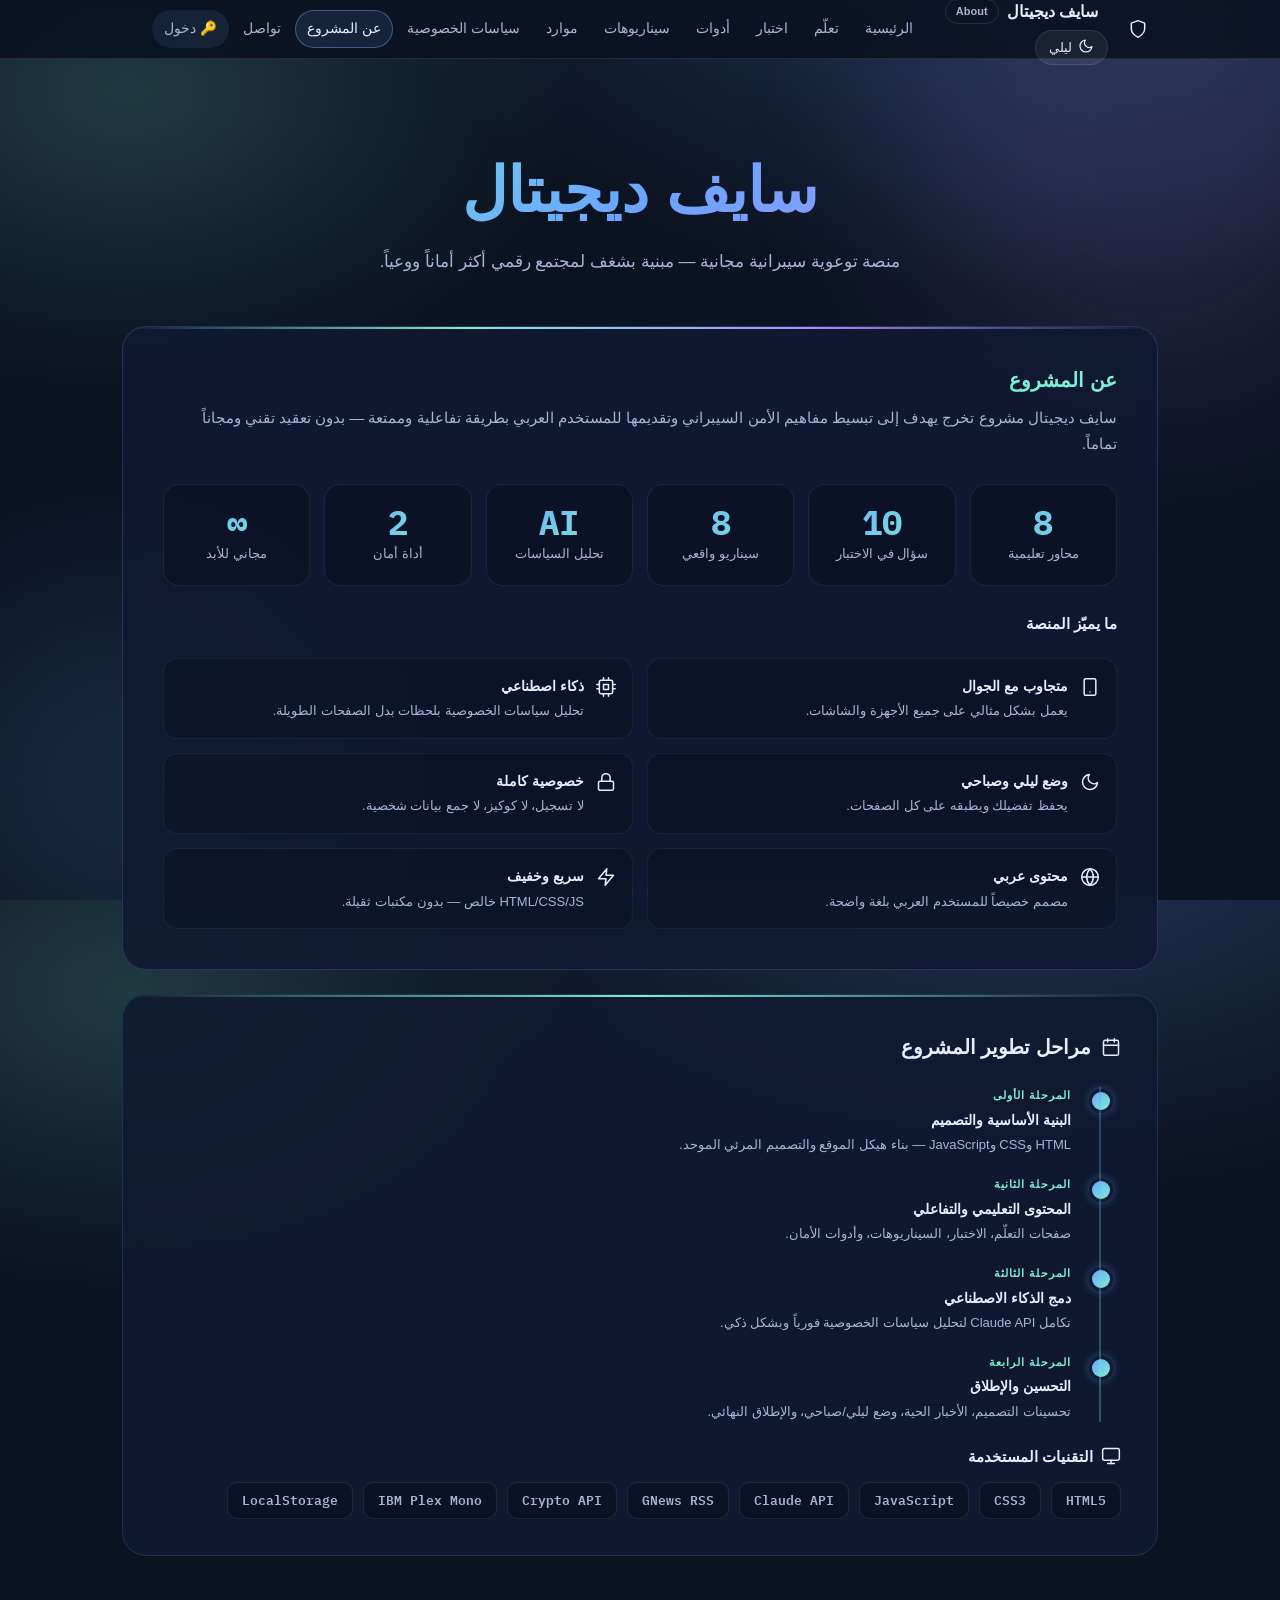
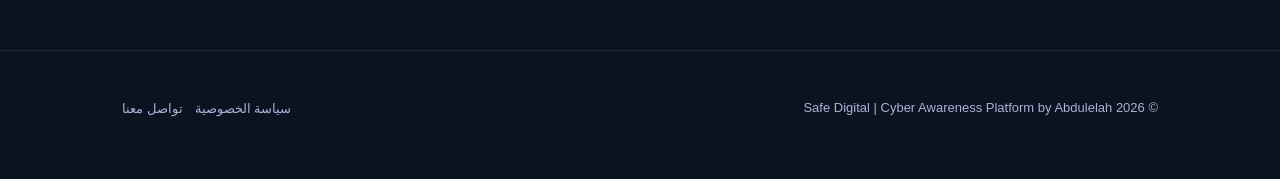
==== commit 6fb670fa: "FinalForEmoji" ====
--- a/about.html
+++ b/about.html
@@ -158,10 +158,10 @@
   <header class="nav">
     <div class="container nav-inner">
       <div class="nav-left">
-        <div class="brand"><span class="logo">🛡️</span><div><strong>سايف ديجيتال</strong><span class="badge">About</span></div></div>
-        <button id="themeToggle" type="button"><span id="themeIcon">🌙</span><span id="themeLabel" class="theme-label">ليلي</span></button>
-      </div>
-      <button class="menu-toggle" id="menuToggle" type="button">☰</button>
+        <a href="index.html" class="brand"><span class="logo" style="display:flex;align-items:center;"><svg width="20" height="20" viewBox="0 0 24 24" fill="none" stroke="currentColor" stroke-width="1.8" stroke-linecap="round" stroke-linejoin="round" style="display:inline-block;vertical-align:middle;flex-shrink:0;"><path d="M12 22s8-4 8-10V5l-8-3-8 3v7c0 6 8 10 8 10z"/></svg></span><div><strong>سايف ديجيتال</strong><span class="badge">About</span></a>
+        <button id="themeToggle" type="button"><span id="themeIcon"><svg width="16" height="16" viewBox="0 0 24 24" fill="none" stroke="currentColor" stroke-width="1.8" stroke-linecap="round" stroke-linejoin="round"><path d="M21 12.79A9 9 0 1 1 11.21 3 7 7 0 0 0 21 12.79z"/></svg></span><span id="themeLabel" class="theme-label">ليلي</span></button>
+      </div>
+      <button class="menu-toggle" id="menuToggle" type="button"><svg width="20" height="20" viewBox="0 0 24 24" fill="none" stroke="currentColor" stroke-width="1.8" stroke-linecap="round" stroke-linejoin="round"><line x1="3" y1="12" x2="21" y2="12"/><line x1="3" y1="6" x2="21" y2="6"/><line x1="3" y1="18" x2="21" y2="18"/></svg></button>
       <nav class="links" id="navLinks">
         <a href="index.html">الرئيسية</a>
         <a href="learn.html">تعلّم</a>
@@ -179,7 +179,7 @@
 
   <main class="container">
     <div class="about-hero">
-      <h1>سايف ديجيتال 🛡️</h1>
+      <h1>سايف ديجيتال</h1>
       <p>منصة توعوية سيبرانية مجانية — مبنية بشغف لمجتمع رقمي أكثر أماناً ووعياً.</p>
     </div>
 
@@ -202,18 +202,18 @@
 
       <h3 style="margin:0 0 14px;color:var(--text);">ما يميّز المنصة</h3>
       <div class="features-wrap">
-        <div class="feat-item"><span class="feat-icon">📱</span><div><h4>متجاوب مع الجوال</h4><p>يعمل بشكل مثالي على جميع الأجهزة والشاشات.</p></div></div>
-        <div class="feat-item"><span class="feat-icon">🤖</span><div><h4>ذكاء اصطناعي</h4><p>تحليل سياسات الخصوصية بلحظات بدل الصفحات الطويلة.</p></div></div>
-        <div class="feat-item"><span class="feat-icon">🌙</span><div><h4>وضع ليلي وصباحي</h4><p>يحفظ تفضيلك ويطبقه على كل الصفحات.</p></div></div>
-        <div class="feat-item"><span class="feat-icon">🔒</span><div><h4>خصوصية كاملة</h4><p>لا تسجيل، لا كوكيز، لا جمع بيانات شخصية.</p></div></div>
-        <div class="feat-item"><span class="feat-icon">🌐</span><div><h4>محتوى عربي</h4><p>مصمم خصيصاً للمستخدم العربي بلغة واضحة.</p></div></div>
-        <div class="feat-item"><span class="feat-icon">⚡</span><div><h4>سريع وخفيف</h4><p>HTML/CSS/JS خالص — بدون مكتبات ثقيلة.</p></div></div>
+        <div class="feat-item"><span class="feat-icon" style="display:flex;align-items:center;"><svg width="20" height="20" viewBox="0 0 24 24" fill="none" stroke="currentColor" stroke-width="1.8" stroke-linecap="round" stroke-linejoin="round" style="display:inline-block;vertical-align:middle;flex-shrink:0;"><rect x="5" y="2" width="14" height="20" rx="2" ry="2"/><line x1="12" y1="18" x2="12.01" y2="18"/></svg></span><div><h4>متجاوب مع الجوال</h4><p>يعمل بشكل مثالي على جميع الأجهزة والشاشات.</p></div></div>
+        <div class="feat-item"><span class="feat-icon" style="display:flex;align-items:center;"><svg width="20" height="20" viewBox="0 0 24 24" fill="none" stroke="currentColor" stroke-width="1.8" stroke-linecap="round" stroke-linejoin="round" style="display:inline-block;vertical-align:middle;flex-shrink:0;"><rect x="4" y="4" width="16" height="16" rx="2"/><rect x="9" y="9" width="6" height="6"/><line x1="9" y1="1" x2="9" y2="4"/><line x1="15" y1="1" x2="15" y2="4"/><line x1="9" y1="20" x2="9" y2="23"/><line x1="15" y1="20" x2="15" y2="23"/><line x1="20" y1="9" x2="23" y2="9"/><line x1="20" y1="14" x2="23" y2="14"/><line x1="1" y1="9" x2="4" y2="9"/><line x1="1" y1="14" x2="4" y2="14"/></svg></span><div><h4>ذكاء اصطناعي</h4><p>تحليل سياسات الخصوصية بلحظات بدل الصفحات الطويلة.</p></div></div>
+        <div class="feat-item"><span class="feat-icon" style="display:flex;align-items:center;"><svg width="20" height="20" viewBox="0 0 24 24" fill="none" stroke="currentColor" stroke-width="1.8" stroke-linecap="round" stroke-linejoin="round" style="display:inline-block;vertical-align:middle;flex-shrink:0;"><path d="M21 12.79A9 9 0 1 1 11.21 3 7 7 0 0 0 21 12.79z"/></svg></span><div><h4>وضع ليلي وصباحي</h4><p>يحفظ تفضيلك ويطبقه على كل الصفحات.</p></div></div>
+        <div class="feat-item"><span class="feat-icon" style="display:flex;align-items:center;"><svg width="20" height="20" viewBox="0 0 24 24" fill="none" stroke="currentColor" stroke-width="1.8" stroke-linecap="round" stroke-linejoin="round" style="display:inline-block;vertical-align:middle;flex-shrink:0;"><rect x="3" y="11" width="18" height="11" rx="2"/><path d="M7 11V7a5 5 0 0 1 10 0v4"/></svg></span><div><h4>خصوصية كاملة</h4><p>لا تسجيل، لا كوكيز، لا جمع بيانات شخصية.</p></div></div>
+        <div class="feat-item"><span class="feat-icon" style="display:flex;align-items:center;"><svg width="20" height="20" viewBox="0 0 24 24" fill="none" stroke="currentColor" stroke-width="1.8" stroke-linecap="round" stroke-linejoin="round" style="display:inline-block;vertical-align:middle;flex-shrink:0;"><circle cx="12" cy="12" r="10"/><line x1="2" y1="12" x2="22" y2="12"/><path d="M12 2a15.3 15.3 0 0 1 4 10 15.3 15.3 0 0 1-4 10 15.3 15.3 0 0 1-4-10 15.3 15.3 0 0 1 4-10z"/></svg></span><div><h4>محتوى عربي</h4><p>مصمم خصيصاً للمستخدم العربي بلغة واضحة.</p></div></div>
+        <div class="feat-item"><span class="feat-icon" style="display:flex;align-items:center;"><svg width="20" height="20" viewBox="0 0 24 24" fill="none" stroke="currentColor" stroke-width="1.8" stroke-linecap="round" stroke-linejoin="round" style="display:inline-block;vertical-align:middle;flex-shrink:0;"><polygon points="13 2 3 14 12 14 11 22 21 10 12 10 13 2"/></svg></span><div><h4>سريع وخفيف</h4><p>HTML/CSS/JS خالص — بدون مكتبات ثقيلة.</p></div></div>
       </div>
     </div>
 
     <!-- مراحل التطوير -->
     <div class="timeline">
-      <div class="tl-title">🗓️ مراحل تطوير المشروع</div>
+      <div class="tl-title" style="display:flex;align-items:center;gap:10px;"><svg width="20" height="20" viewBox="0 0 24 24" fill="none" stroke="currentColor" stroke-width="1.8" stroke-linecap="round" stroke-linejoin="round" style="display:inline-block;vertical-align:middle;flex-shrink:0;"><rect x="3" y="4" width="18" height="18" rx="2" ry="2"/><line x1="16" y1="2" x2="16" y2="6"/><line x1="8" y1="2" x2="8" y2="6"/><line x1="3" y1="10" x2="21" y2="10"/></svg> مراحل تطوير المشروع</div>
       <div class="tl-items">
         <div class="tl-item">
           <div class="tl-dot"></div>
@@ -249,7 +249,7 @@
         </div>
       </div>
 
-      <h3 style="margin:24px 0 12px;color:var(--text);">💻 التقنيات المستخدمة</h3>
+      <h3 style="margin:24px 0 12px;color:var(--text);display:flex;align-items:center;gap:8px;"><svg width="20" height="20" viewBox="0 0 24 24" fill="none" stroke="currentColor" stroke-width="1.8" stroke-linecap="round" stroke-linejoin="round" style="display:inline-block;vertical-align:middle;flex-shrink:0;"><rect x="2" y="3" width="20" height="14" rx="2" ry="2"/><line x1="8" y1="21" x2="16" y2="21"/><line x1="12" y1="17" x2="12" y2="21"/></svg> التقنيات المستخدمة</h3>
       <div class="tech-wrap">
         <span class="tech-tag">HTML5</span>
         <span class="tech-tag">CSS3</span>
@@ -275,7 +275,7 @@
   <script>
   (function(){
     const btn=document.getElementById("themeToggle"),icon=document.getElementById("themeIcon"),lbl=document.getElementById("themeLabel");
-    function apply(dark){document.body.classList.toggle("light-mode",!dark);icon.textContent=dark?"🌙":"☀️";lbl.textContent=dark?"ليلي":"صباحي";localStorage.setItem("sd-theme",dark?"dark":"light");}
+    function apply(dark){document.body.classList.toggle("light-mode",!dark);icon.innerHTML=dark?`<svg width="16" height="16" viewBox="0 0 24 24" fill="none" stroke="currentColor" stroke-width="1.8" stroke-linecap="round" stroke-linejoin="round"><path d="M21 12.79A9 9 0 1 1 11.21 3 7 7 0 0 0 21 12.79z"/></svg>`:`<svg width="16" height="16" viewBox="0 0 24 24" fill="none" stroke="currentColor" stroke-width="1.8" stroke-linecap="round" stroke-linejoin="round"><circle cx="12" cy="12" r="5"/><line x1="12" y1="1" x2="12" y2="3"/><line x1="12" y1="21" x2="12" y2="23"/><line x1="4.22" y1="4.22" x2="5.64" y2="5.64"/><line x1="18.36" y1="18.36" x2="19.78" y2="19.78"/><line x1="1" y1="12" x2="3" y2="12"/><line x1="21" y1="12" x2="23" y2="12"/><line x1="4.22" y1="19.78" x2="5.64" y2="18.36"/><line x1="18.36" y1="5.64" x2="19.78" y2="4.22"/></svg>`;lbl.textContent=dark?"ليلي":"صباحي";localStorage.setItem("sd-theme",dark?"dark":"light");}
     apply(localStorage.getItem("sd-theme")!=="light");
     btn.addEventListener("click",()=>apply(document.body.classList.contains("light-mode")));
   })();
--- a/style.css
+++ b/style.css
@@ -18,7 +18,7 @@
   --radius:  16px;
   --max:     1080px;
   --font:    "Segoe UI","Noto Kufi Arabic","Noto Sans Arabic",Tahoma,sans-serif;
-  --nav-bg:  rgba(11,18,32,0.88);
+  --nav-bg:  rgba(11,18,32,0.92);
   --item-bg: rgba(255,255,255,.03);
 }
 
@@ -32,7 +32,7 @@
   --accent2: #0d9488;
   --border:  rgba(0,0,0,.1);
   --shadow:  0 8px 28px rgba(0,0,0,.1);
-  --nav-bg:  rgba(240,244,255,0.94);
+  --nav-bg:  rgba(240,244,255,0.96);
   --item-bg: rgba(0,0,0,.025);
 }
 
@@ -56,6 +56,9 @@
   color: var(--text);
   line-height: 1.6;
   direction: rtl;
+  /* لا backdrop-filter على الـ body حتى لا تظهر الضبابية داخل الصفحات */
+  -webkit-backdrop-filter: none;
+  backdrop-filter: none;
   transition: background .4s, color .25s;
 }
 
@@ -68,14 +71,17 @@
   padding: 22px;
 }
 
-/* ── شريط التنقل ── */
+/* ══════════════════════════════════════════
+   شريط التنقل — مُعاد تصميمه بالكامل
+══════════════════════════════════════════ */
 .nav {
   position: sticky;
   top: 0;
   z-index: 100;
   background: var(--nav-bg);
-  backdrop-filter: blur(12px);
-  -webkit-backdrop-filter: blur(12px);
+  /* backdrop-filter فقط على الـ nav وليس الصفحة */
+  -webkit-backdrop-filter: blur(16px) saturate(1.4);
+  backdrop-filter: blur(16px) saturate(1.4);
   border-bottom: 1px solid var(--border);
   transition: background .3s;
 }
@@ -84,23 +90,52 @@
   display: flex;
   align-items: center;
   justify-content: space-between;
-  gap: 10px;
+  gap: 8px;
   flex-wrap: nowrap;
-  padding: 10px 22px;
+  padding: 0 22px;
+  height: 58px;
   max-width: var(--max);
   margin: 0 auto;
-}
-
-/* الجانب الأيسر: brand + زر الوضع */
-.nav-left {
+  /* RTL: يمين = brand، وسط = روابط، يسار = دخول */
+  flex-direction: row;
+}
+
+/* ── الجانب الأيمن: brand + وضع ── */
+.nav-right {
   display: flex;
   align-items: center;
   gap: 10px;
   flex-shrink: 0;
-}
-
-.brand { display:flex; align-items:center; gap:8px; font-weight:800; }
-.logo  { font-size:22px; }
+  order: 1; /* يمين في RTL */
+}
+
+/* للتوافق مع الصفحات القديمة اللي تستخدم nav-left */
+.nav-left {
+  display: flex;
+  align-items: center;
+  gap: 10px;
+  flex-shrink: 0;
+  order: 1; /* يمين في RTL — أول شي */
+}
+
+/* ── البراند (اسم الموقع) — قابل للنقر ── */
+.brand {
+  display: flex;
+  align-items: center;
+  gap: 8px;
+  font-weight: 800;
+  cursor: pointer;
+  text-decoration: none;
+  color: var(--text);
+  padding: 6px 10px;
+  border-radius: 12px;
+  transition: background .2s;
+}
+.brand:hover {
+  background: rgba(106,166,255,.1);
+  color: var(--text);
+}
+.logo { font-size:22px; }
 
 .badge {
   font-size: 11px;
@@ -130,32 +165,24 @@
 body.light-mode #themeToggle { background:rgba(0,0,0,.05); }
 #themeToggle:hover { border-color:var(--accent2); transform:translateY(-1px); }
 
-/* ── زر الجوال ── */
-.menu-toggle {
-  display: none;
-  font-size: 26px;
-  background: none;
-  border: none;
-  color: var(--text);
-  cursor: pointer;
-  padding: 4px 8px;
-}
-
-/* ── الروابط ── */
+/* ── الروابط (وسط) ── */
 .links {
   display: flex;
   align-items: center;
-  gap: 4px;
-  flex-wrap: wrap;
-  transition: .3s;
+  gap: 2px;
+  flex: 1;
+  justify-content: center;
+  flex-wrap: nowrap;
+  order: 2; /* وسط */
 }
 .links a {
-  padding: 8px 12px;
+  padding: 7px 11px;
   border-radius: 999px;
   border: 1px solid transparent;
   color: var(--muted);
   font-weight: 500;
-  font-size: 14px;
+  font-size: 13.5px;
+  white-space: nowrap;
   transition: .2s;
 }
 .links a:hover { border-color:var(--border); color:var(--text); }
@@ -164,6 +191,82 @@
   background: rgba(106,166,255,.12);
   color: var(--text);
 }
+
+/* ── زر الدخول / المستخدم ── */
+.auth-nav-btn {
+  display: inline-flex;
+  align-items: center;
+  gap: 7px;
+  padding: 8px 14px;
+  border-radius: 999px;
+  border: 1px solid rgba(106,166,255,.35);
+  background: rgba(106,166,255,.1);
+  color: var(--accent);
+  font-weight: 600;
+  font-size: 13px;
+  font-family: var(--font);
+  white-space: nowrap;
+  cursor: pointer;
+  text-decoration: none;
+  transition: .2s;
+  flex-shrink: 0;
+  order: 3; /* يسار — آخر شي */
+}
+.auth-nav-btn:hover {
+  background: rgba(106,166,255,.2);
+  color: var(--accent);
+  transform: translateY(-1px);
+}
+.auth-nav-btn.logged-in {
+  border-color: rgba(124,240,214,.45);
+  background: rgba(124,240,214,.1);
+  color: var(--accent2);
+}
+.auth-nav-btn.logged-in:hover {
+  background: rgba(124,240,214,.2);
+  color: var(--accent2);
+}
+
+/* أفاتار المستخدم الصغير */
+.auth-avatar {
+  width: 24px;
+  height: 24px;
+  border-radius: 50%;
+  background: linear-gradient(135deg, var(--accent), var(--accent2));
+  color: #fff;
+  font-size: 12px;
+  font-weight: 800;
+  display: inline-flex;
+  align-items: center;
+  justify-content: center;
+  flex-shrink: 0;
+}
+.auth-uname {
+  max-width: 90px;
+  overflow: hidden;
+  text-overflow: ellipsis;
+  white-space: nowrap;
+}
+
+/* ── زر الجوال ── */
+.menu-toggle {
+  display: none;
+  font-size: 24px;
+  background: none;
+  border: 1px solid var(--border);
+  border-radius: 10px;
+  color: var(--text);
+  cursor: pointer;
+  padding: 5px 10px;
+  transition: .2s;
+  flex-shrink: 0;
+  order: 3;
+}
+.menu-toggle:hover { border-color: var(--accent); }
+
+/* ══════════════════════════════════════════
+   باقي الستايلات
+══════════════════════════════════════════ */
 
 /* ── البطاقات ── */
 .card {
@@ -396,26 +499,70 @@
 }
 .policy-btn:hover { background:rgba(75,227,154,.25); color:var(--ok); }
 
-/* ── استجابة الجوال ── */
+/* ══════════════════════════════════════════
+   استجابة الجوال — محسّنة
+══════════════════════════════════════════ */
 @media (max-width:860px) {
-  .menu-toggle { display:block; }
+
+  /* إظهار زر الهامبرغر */
+  .menu-toggle { display:flex; align-items:center; justify-content:center; }
+
+  /* الـ nav-inner في الجوال */
+  .nav-inner {
+    flex-wrap: wrap;
+    height: auto;
+    padding: 10px 16px;
+    gap: 10px;
+  }
+
+  /* الصف الأول: brand + theme + hamburger */
+  .nav-left,
+  .nav-right {
+    order: 0;
+  }
+  .menu-toggle {
+    order: 1;
+    margin-right: auto; /* يدفع الهامبرغر لليسار */
+  }
+
+  /* الروابط تنزل للصف التاني */
   .links {
     display: none;
     flex-direction: column;
     width: 100%;
+    order: 2;
     border-top: 1px solid var(--border);
-    margin-top: 8px;
     padding-top: 8px;
+    padding-bottom: 6px;
+    gap: 2px;
   }
   .links.show { display:flex; }
-  .links a    { width:100%; text-align:right; border-radius:10px; }
+  .links a {
+    width: 100%;
+    text-align: right;
+    border-radius: 10px;
+    padding: 10px 14px;
+  }
+  .links a.active { background:rgba(106,166,255,.12); }
+
+  /* زر الدخول في الجوال — داخل القائمة */
+  .auth-nav-btn {
+    width: 100%;
+    justify-content: center;
+    border-radius: 10px;
+    padding: 10px 14px;
+  }
+
+  /* إخفاء الـ theme label في الجوال */
+  #themeToggle .theme-label { display:none; }
+
   h1 { font-size:24px; }
   .hero-grid { grid-template-columns:1fr; }
-  .kpis      { grid-template-columns:repeat(3,1fr); }
-  #themeToggle .theme-label { display:none; }
+  .kpis { grid-template-columns:repeat(3,1fr); }
 }
 
 @media (max-width:480px) {
   .kpis { grid-template-columns:1fr 1fr; }
   .container { padding:14px; }
+  .nav-inner { padding:8px 12px; }
 }
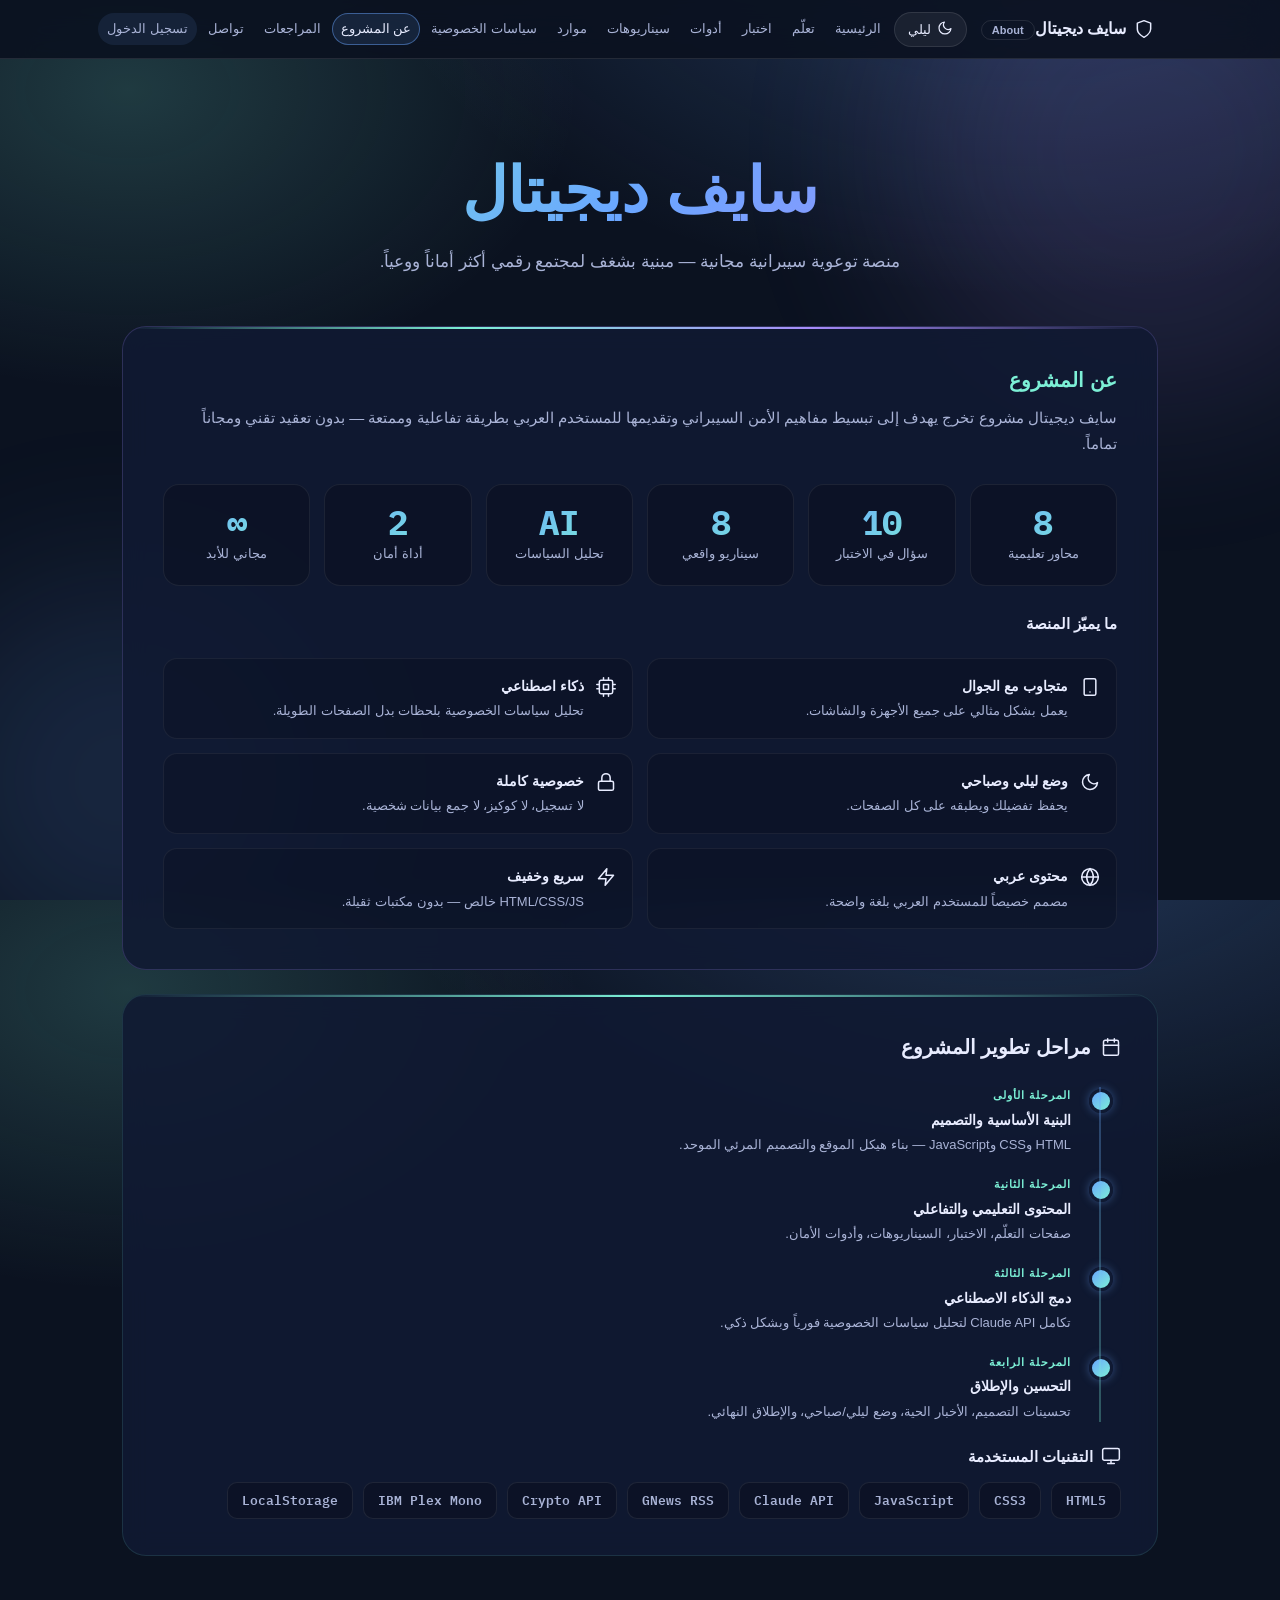
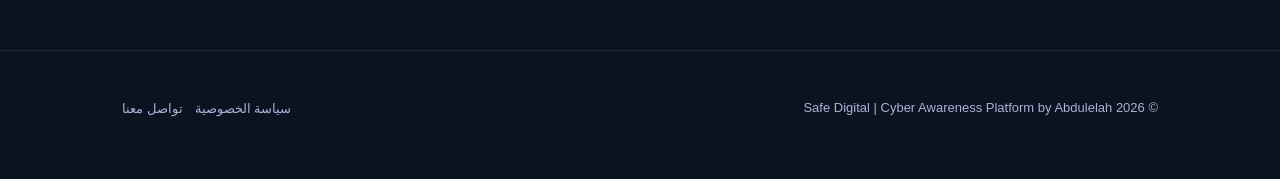
==== commit 46424ec4: "FinalForEmojii" ====
--- a/about.html
+++ b/about.html
@@ -155,13 +155,19 @@
 <body>
   <div class="page-bg"><div class="orb orb-a"></div><div class="orb orb-b"></div></div>
 
-  <header class="nav">
+    <header class="nav">
     <div class="container nav-inner">
-      <div class="nav-left">
-        <a href="index.html" class="brand"><span class="logo" style="display:flex;align-items:center;"><svg width="20" height="20" viewBox="0 0 24 24" fill="none" stroke="currentColor" stroke-width="1.8" stroke-linecap="round" stroke-linejoin="round" style="display:inline-block;vertical-align:middle;flex-shrink:0;"><path d="M12 22s8-4 8-10V5l-8-3-8 3v7c0 6 8 10 8 10z"/></svg></span><div><strong>سايف ديجيتال</strong><span class="badge">About</span></a>
-        <button id="themeToggle" type="button"><span id="themeIcon"><svg width="16" height="16" viewBox="0 0 24 24" fill="none" stroke="currentColor" stroke-width="1.8" stroke-linecap="round" stroke-linejoin="round"><path d="M21 12.79A9 9 0 1 1 11.21 3 7 7 0 0 0 21 12.79z"/></svg></span><span id="themeLabel" class="theme-label">ليلي</span></button>
-      </div>
-      <button class="menu-toggle" id="menuToggle" type="button"><svg width="20" height="20" viewBox="0 0 24 24" fill="none" stroke="currentColor" stroke-width="1.8" stroke-linecap="round" stroke-linejoin="round"><line x1="3" y1="12" x2="21" y2="12"/><line x1="3" y1="6" x2="21" y2="6"/><line x1="3" y1="18" x2="21" y2="18"/></svg></button>
+      <a href="index.html" class="brand">
+        <span class="logo" style="display:flex;align-items:center;"><svg width="20" height="20" viewBox="0 0 24 24" fill="none" stroke="currentColor" stroke-width="1.8" stroke-linecap="round" stroke-linejoin="round"><path d="M12 22s8-4 8-10V5l-8-3-8 3v7c0 6 8 10 8 10z"/></svg></span>
+        <div><strong>سايف ديجيتال</strong><span class="badge">About</span></div>
+      </a>
+      <button id="themeToggle" type="button">
+        <span id="themeIcon"><svg width="16" height="16" viewBox="0 0 24 24" fill="none" stroke="currentColor" stroke-width="1.8" stroke-linecap="round" stroke-linejoin="round"><path d="M21 12.79A9 9 0 1 1 11.21 3 7 7 0 0 0 21 12.79z"/></svg></span>
+        <span id="themeLabel" class="theme-label">ليلي</span>
+      </button>
+      <button class="menu-toggle" id="menuToggle" type="button">
+        <svg width="20" height="20" viewBox="0 0 24 24" fill="none" stroke="currentColor" stroke-width="1.8" stroke-linecap="round" stroke-linejoin="round"><line x1="3" y1="12" x2="21" y2="12"/><line x1="3" y1="6" x2="21" y2="6"/><line x1="3" y1="18" x2="21" y2="18"/></svg>
+      </button>
       <nav class="links" id="navLinks">
         <a href="index.html">الرئيسية</a>
         <a href="learn.html">تعلّم</a>
@@ -171,8 +177,8 @@
         <a href="resources.html">موارد</a>
         <a href="policies.html">سياسات الخصوصية</a>
         <a href="about.html" class="active">عن المشروع</a>
+        <a href="reviews.html">المراجعات</a>
         <a href="contact.html">تواصل</a>
-      </nav>
       </nav>
     </div>
   </header>
--- a/style.css
+++ b/style.css
@@ -90,9 +90,9 @@
   display: flex;
   align-items: center;
   justify-content: space-between;
-  gap: 8px;
+  gap: 4px;
   flex-wrap: nowrap;
-  padding: 0 22px;
+  padding: 0 16px;
   height: 58px;
   max-width: var(--max);
   margin: 0 auto;
@@ -130,12 +130,15 @@
   padding: 6px 10px;
   border-radius: 12px;
   transition: background .2s;
+  white-space: nowrap;
+  flex-shrink: 0;
 }
 .brand:hover {
   background: rgba(106,166,255,.1);
   color: var(--text);
 }
 .logo { font-size:22px; }
+.brand strong { white-space:nowrap; }
 
 .badge {
   font-size: 11px;
@@ -176,12 +179,12 @@
   order: 2; /* وسط */
 }
 .links a {
-  padding: 7px 11px;
+  padding: 5px 8px;
   border-radius: 999px;
   border: 1px solid transparent;
   color: var(--muted);
   font-weight: 500;
-  font-size: 13.5px;
+  font-size: 12.5px;
   white-space: nowrap;
   transition: .2s;
 }
@@ -196,21 +199,21 @@
 .auth-nav-btn {
   display: inline-flex;
   align-items: center;
-  gap: 7px;
-  padding: 8px 14px;
+  gap: 6px;
+  padding: 7px 12px;
   border-radius: 999px;
   border: 1px solid rgba(106,166,255,.35);
   background: rgba(106,166,255,.1);
   color: var(--accent);
   font-weight: 600;
-  font-size: 13px;
+  font-size: 12.5px;
   font-family: var(--font);
   white-space: nowrap;
   cursor: pointer;
   text-decoration: none;
   transition: .2s;
   flex-shrink: 0;
-  order: 3; /* يسار — آخر شي */
+  order: 3;
 }
 .auth-nav-btn:hover {
   background: rgba(106,166,255,.2);
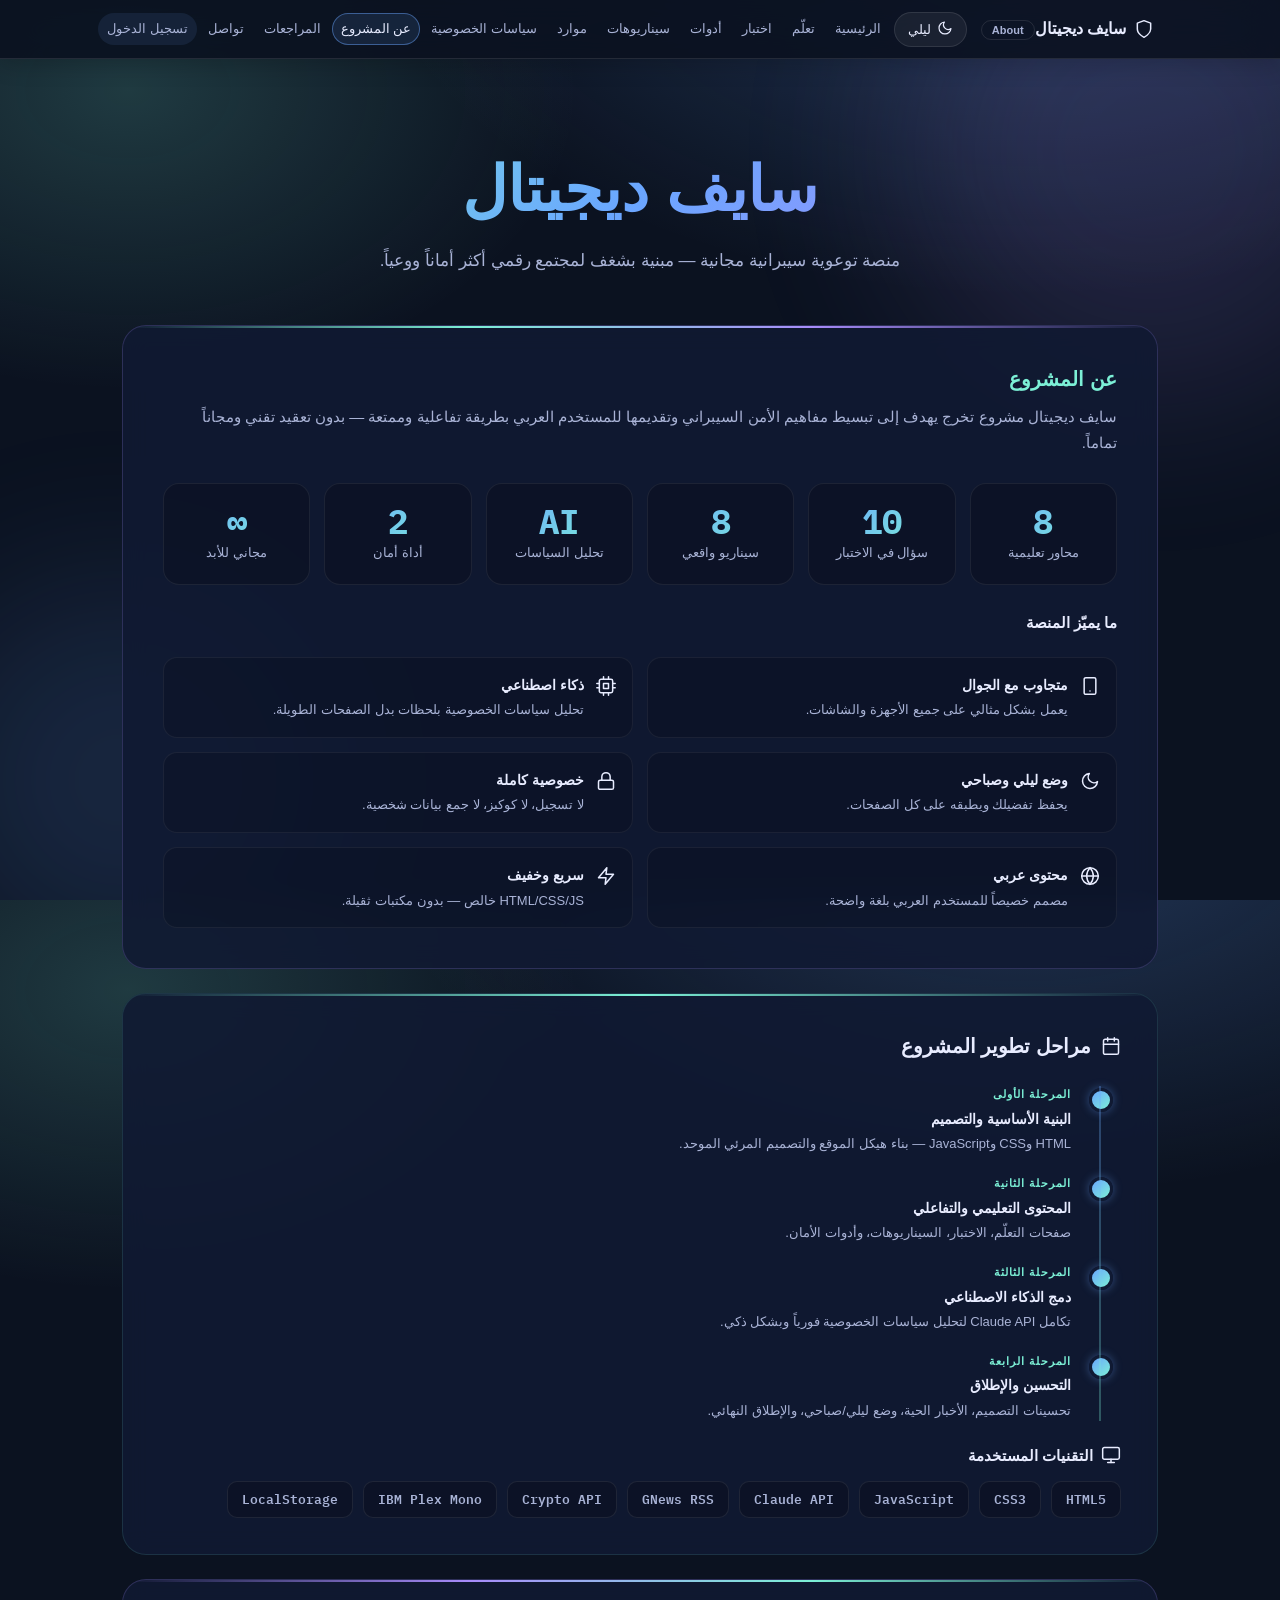
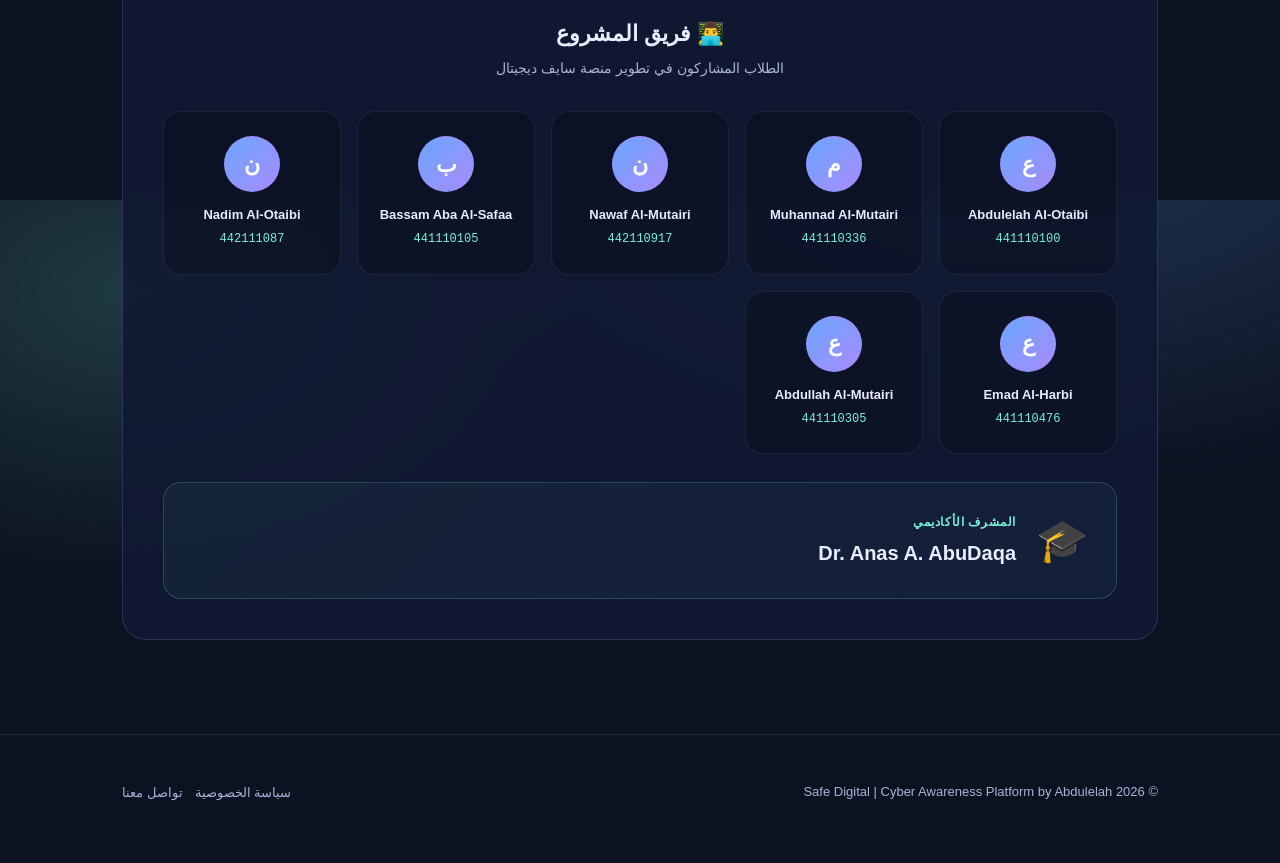
==== commit f0797e9e: "FF1" ====
--- a/about.html
+++ b/about.html
@@ -268,7 +268,87 @@
       </div>
     </div>
 
+    <!-- فريق العمل -->
+    <div class="team-section">
+      <div class="team-header">
+        <h2>👨‍💻 فريق المشروع</h2>
+        <p>الطلاب المشاركون في تطوير منصة سايف ديجيتال</p>
+      </div>
+
+      <div class="team-grid">
+        <div class="team-card"><div class="team-avatar">ع</div><div class="team-name">Abdulelah Al-Otaibi</div><div class="team-id">441110100</div></div>
+        <div class="team-card"><div class="team-avatar">م</div><div class="team-name">Muhannad Al-Mutairi</div><div class="team-id">441110336</div></div>
+        <div class="team-card"><div class="team-avatar">ن</div><div class="team-name">Nawaf Al-Mutairi</div><div class="team-id">442110917</div></div>
+        <div class="team-card"><div class="team-avatar">ب</div><div class="team-name">Bassam Aba Al-Safaa</div><div class="team-id">441110105</div></div>
+        <div class="team-card"><div class="team-avatar">ن</div><div class="team-name">Nadim Al-Otaibi</div><div class="team-id">442111087</div></div>
+        <div class="team-card"><div class="team-avatar">ع</div><div class="team-name">Emad Al-Harbi</div><div class="team-id">441110476</div></div>
+        <div class="team-card"><div class="team-avatar">ع</div><div class="team-name">Abdullah Al-Mutairi</div><div class="team-id">441110305</div></div>
+      </div>
+
+      <!-- المشرف -->
+      <div class="supervisor-card">
+        <div class="supervisor-icon">🎓</div>
+        <div class="supervisor-info">
+          <div class="supervisor-label">المشرف الأكاديمي</div>
+          <div class="supervisor-name">Dr. Anas A. AbuDaqa</div>
+        </div>
+      </div>
+    </div>
+
   </main>
+
+  <style>
+    .team-section {
+      background: rgba(16,26,51,.88);
+      border: 1px solid rgba(167,139,250,.2);
+      border-radius: 24px; padding: 40px; margin-bottom: 24px;
+      backdrop-filter: blur(12px);
+      position: relative; overflow: hidden;
+      animation: fadeUp .5s .35s ease both;
+    }
+    .team-section::before {
+      content:''; position:absolute; top:0; right:0; left:0; height:2px;
+      background: linear-gradient(90deg, transparent, #a78bfa, var(--accent2), transparent);
+    }
+    .team-header { text-align:center; margin-bottom: 32px; }
+    .team-header h2 { font-size:22px; font-weight:800; color:var(--text); margin:0 0 8px; }
+    .team-header p  { font-size:14px; color:var(--muted); margin:0; }
+    .team-grid {
+      display: grid;
+      grid-template-columns: repeat(auto-fill, minmax(160px, 1fr));
+      gap: 16px; margin-bottom: 28px;
+    }
+    .team-card {
+      text-align: center; padding: 24px 16px;
+      border: 1px solid rgba(255,255,255,.07);
+      border-radius: 18px; background: rgba(0,0,0,.2); transition: .25s;
+    }
+    .team-card:hover {
+      border-color: rgba(167,139,250,.35);
+      transform: translateY(-3px);
+      box-shadow: 0 12px 30px rgba(167,139,250,.1);
+    }
+    .team-avatar {
+      width: 56px; height: 56px; border-radius: 50%;
+      background: linear-gradient(135deg, var(--accent), #a78bfa);
+      display: flex; align-items: center; justify-content: center;
+      font-size: 22px; font-weight: 800; color: #fff;
+      margin: 0 auto 14px; border: 2px solid rgba(167,139,250,.3);
+    }
+    .team-name { font-size: 13px; font-weight: 700; color: var(--text); margin-bottom: 6px; line-height: 1.4; }
+    .team-id   { font-size: 12px; color: var(--accent2); font-family: 'IBM Plex Mono', monospace; }
+    .supervisor-card {
+      display: flex; align-items: center; gap: 20px;
+      padding: 24px 28px;
+      border: 1px solid rgba(124,240,214,.2);
+      border-radius: 18px;
+      background: linear-gradient(135deg, rgba(124,240,214,.05), rgba(106,166,255,.05));
+    }
+    @media(max-width:480px){ .supervisor-card { flex-direction:column; text-align:center; } }
+    .supervisor-icon { font-size: 42px; flex-shrink: 0; }
+    .supervisor-label { font-size: 12px; color: var(--accent2); font-weight: 700; margin-bottom: 5px; letter-spacing: .05em; }
+    .supervisor-name  { font-size: 20px; font-weight: 800; color: var(--text); }
+  </style>
 
   <footer class="footer">
     <div class="container footer-content">
--- a/style.css
+++ b/style.css
@@ -48,6 +48,7 @@
 html, body { height:100%; margin:0; padding:0; }
 
 body {
+  padding-top: 58px;
   font-family: var(--font);
   background:
     radial-gradient(1200px 700px at 80% -10%, rgba(106,166,255,.25), transparent 55%),
@@ -75,14 +76,16 @@
    شريط التنقل — مُعاد تصميمه بالكامل
 ══════════════════════════════════════════ */
 .nav {
-  position: sticky;
+  position: fixed;
   top: 0;
-  z-index: 100;
+  right: 0;
+  left: 0;
+  z-index: 1000;
   background: var(--nav-bg);
-  /* backdrop-filter فقط على الـ nav وليس الصفحة */
-  -webkit-backdrop-filter: blur(16px) saturate(1.4);
-  backdrop-filter: blur(16px) saturate(1.4);
+  -webkit-backdrop-filter: blur(20px) saturate(1.5);
+  backdrop-filter: blur(20px) saturate(1.5);
   border-bottom: 1px solid var(--border);
+  box-shadow: 0 4px 24px rgba(0,0,0,.2);
   transition: background .3s;
 }
 
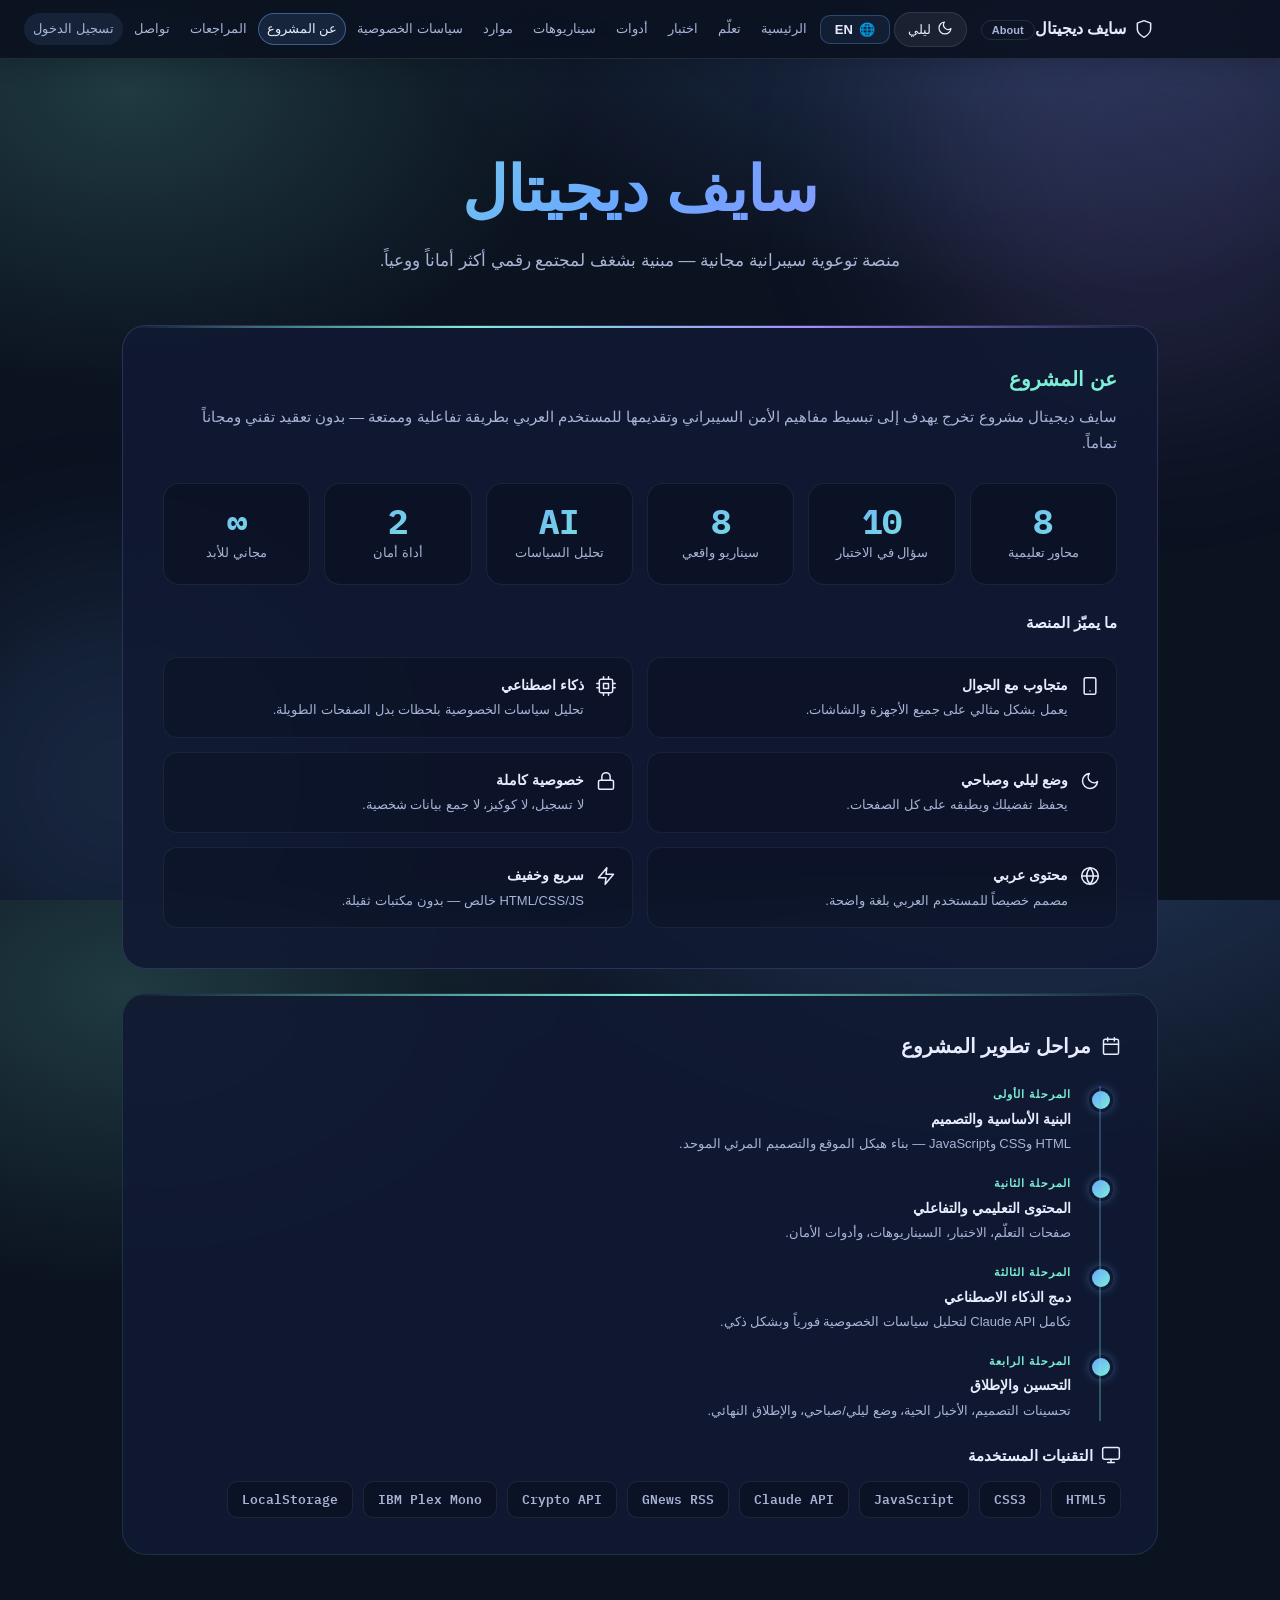
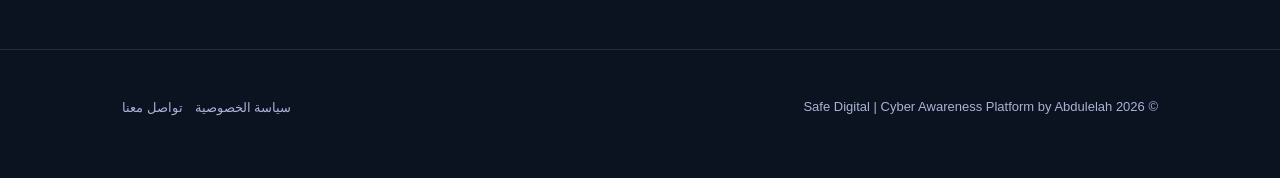
==== commit c3e43ee3: "TS" ====
--- a/about.html
+++ b/about.html
@@ -185,13 +185,13 @@
 
   <main class="container">
     <div class="about-hero">
-      <h1>سايف ديجيتال</h1>
-      <p>منصة توعوية سيبرانية مجانية — مبنية بشغف لمجتمع رقمي أكثر أماناً ووعياً.</p>
+      <h1 data-t="page_title">سايف ديجيتال</h1>
+      <p data-t="page_sub">منصة توعوية سيبرانية مجانية — مبنية بشغف لمجتمع رقمي أكثر أماناً ووعياً.</p>
     </div>
 
     <!-- بطاقة المشروع -->
     <div class="project-card">
-      <h2 style="margin:0 0 12px;color:var(--accent2);">عن المشروع</h2>
+      <h2 style="margin:0 0 12px;color:var(--accent2);" data-t="section_about">عن المشروع</h2>
       <p style="font-size:15px;color:var(--muted);line-height:1.7;margin:0 0 20px;">
         سايف ديجيتال مشروع تخرج يهدف إلى تبسيط مفاهيم الأمن السيبراني وتقديمها للمستخدم العربي
         بطريقة تفاعلية وممتعة — بدون تعقيد تقني ومجاناً تماماً.
@@ -268,87 +268,7 @@
       </div>
     </div>
 
-    <!-- فريق العمل -->
-    <div class="team-section">
-      <div class="team-header">
-        <h2>👨‍💻 فريق المشروع</h2>
-        <p>الطلاب المشاركون في تطوير منصة سايف ديجيتال</p>
-      </div>
-
-      <div class="team-grid">
-        <div class="team-card"><div class="team-avatar">ع</div><div class="team-name">Abdulelah Al-Otaibi</div><div class="team-id">441110100</div></div>
-        <div class="team-card"><div class="team-avatar">م</div><div class="team-name">Muhannad Al-Mutairi</div><div class="team-id">441110336</div></div>
-        <div class="team-card"><div class="team-avatar">ن</div><div class="team-name">Nawaf Al-Mutairi</div><div class="team-id">442110917</div></div>
-        <div class="team-card"><div class="team-avatar">ب</div><div class="team-name">Bassam Aba Al-Safaa</div><div class="team-id">441110105</div></div>
-        <div class="team-card"><div class="team-avatar">ن</div><div class="team-name">Nadim Al-Otaibi</div><div class="team-id">442111087</div></div>
-        <div class="team-card"><div class="team-avatar">ع</div><div class="team-name">Emad Al-Harbi</div><div class="team-id">441110476</div></div>
-        <div class="team-card"><div class="team-avatar">ع</div><div class="team-name">Abdullah Al-Mutairi</div><div class="team-id">441110305</div></div>
-      </div>
-
-      <!-- المشرف -->
-      <div class="supervisor-card">
-        <div class="supervisor-icon">🎓</div>
-        <div class="supervisor-info">
-          <div class="supervisor-label">المشرف الأكاديمي</div>
-          <div class="supervisor-name">Dr. Anas A. AbuDaqa</div>
-        </div>
-      </div>
-    </div>
-
   </main>
-
-  <style>
-    .team-section {
-      background: rgba(16,26,51,.88);
-      border: 1px solid rgba(167,139,250,.2);
-      border-radius: 24px; padding: 40px; margin-bottom: 24px;
-      backdrop-filter: blur(12px);
-      position: relative; overflow: hidden;
-      animation: fadeUp .5s .35s ease both;
-    }
-    .team-section::before {
-      content:''; position:absolute; top:0; right:0; left:0; height:2px;
-      background: linear-gradient(90deg, transparent, #a78bfa, var(--accent2), transparent);
-    }
-    .team-header { text-align:center; margin-bottom: 32px; }
-    .team-header h2 { font-size:22px; font-weight:800; color:var(--text); margin:0 0 8px; }
-    .team-header p  { font-size:14px; color:var(--muted); margin:0; }
-    .team-grid {
-      display: grid;
-      grid-template-columns: repeat(auto-fill, minmax(160px, 1fr));
-      gap: 16px; margin-bottom: 28px;
-    }
-    .team-card {
-      text-align: center; padding: 24px 16px;
-      border: 1px solid rgba(255,255,255,.07);
-      border-radius: 18px; background: rgba(0,0,0,.2); transition: .25s;
-    }
-    .team-card:hover {
-      border-color: rgba(167,139,250,.35);
-      transform: translateY(-3px);
-      box-shadow: 0 12px 30px rgba(167,139,250,.1);
-    }
-    .team-avatar {
-      width: 56px; height: 56px; border-radius: 50%;
-      background: linear-gradient(135deg, var(--accent), #a78bfa);
-      display: flex; align-items: center; justify-content: center;
-      font-size: 22px; font-weight: 800; color: #fff;
-      margin: 0 auto 14px; border: 2px solid rgba(167,139,250,.3);
-    }
-    .team-name { font-size: 13px; font-weight: 700; color: var(--text); margin-bottom: 6px; line-height: 1.4; }
-    .team-id   { font-size: 12px; color: var(--accent2); font-family: 'IBM Plex Mono', monospace; }
-    .supervisor-card {
-      display: flex; align-items: center; gap: 20px;
-      padding: 24px 28px;
-      border: 1px solid rgba(124,240,214,.2);
-      border-radius: 18px;
-      background: linear-gradient(135deg, rgba(124,240,214,.05), rgba(106,166,255,.05));
-    }
-    @media(max-width:480px){ .supervisor-card { flex-direction:column; text-align:center; } }
-    .supervisor-icon { font-size: 42px; flex-shrink: 0; }
-    .supervisor-label { font-size: 12px; color: var(--accent2); font-weight: 700; margin-bottom: 5px; letter-spacing: .05em; }
-    .supervisor-name  { font-size: 20px; font-weight: 800; color: var(--text); }
-  </style>
 
   <footer class="footer">
     <div class="container footer-content">
@@ -366,5 +286,184 @@
     btn.addEventListener("click",()=>apply(document.body.classList.contains("light-mode")));
   })();
   </script>
+
+  <!-- ══ Google Translate ══ -->
+  <script type="text/javascript">
+    function googleTranslateElementInit() {
+      new google.translate.TranslateElement({
+        pageLanguage: 'ar',
+        includedLanguages: 'en,ar',
+        layout: google.translate.TranslateElement.InlineLayout.SIMPLE,
+        autoDisplay: false
+      }, 'google_translate_element');
+    }
+  </script>
+  <script src="//translate.google.com/translate_a/element.js?cb=googleTranslateElementInit"></script>
+  <script>
+  (function(){
+    const STORAGE_KEY = 'sd-lang';
+    let currentLang = localStorage.getItem(STORAGE_KEY) || 'ar';
+
+    function injectBtn() {
+      const navInner = document.querySelector('.nav-inner') || document.querySelector('.nav .container');
+      if (!navInner || document.getElementById('langToggle')) return;
+
+      const btn = document.createElement('button');
+      btn.id = 'langToggle';
+      btn.type = 'button';
+      btn.style.cssText = [
+        'display:inline-flex','align-items:center','gap:6px',
+        'padding:6px 14px','border-radius:10px','cursor:pointer',
+        'border:1px solid rgba(106,166,255,.3)',
+        'background:rgba(106,166,255,.08)',
+        'color:var(--text,#e8ecff)',
+        'font-family:inherit','font-size:13px','font-weight:700',
+        'transition:.2s','white-space:nowrap'
+      ].join(';');
+      btn.onmouseenter = () => btn.style.borderColor = 'rgba(106,166,255,.6)';
+      btn.onmouseleave = () => btn.style.borderColor = 'rgba(106,166,255,.3)';
+      btn.onclick = toggleLang;
+      updateLabel(btn);
+
+      const themeBtn = document.getElementById('themeToggle');
+      if (themeBtn) themeBtn.insertAdjacentElement('afterend', btn);
+      else navInner.prepend(btn);
+    }
+
+    function updateLabel(btn) {
+      btn = btn || document.getElementById('langToggle');
+      if (!btn) return;
+      btn.innerHTML = currentLang === 'ar' ? '<span>🌐</span><span>EN</span>' : '<span>🌐</span><span>عر</span>';
+    }
+
+    function switchGoogleLang(lang) {
+      // انتظر تحميل Google Translate
+      const trySwitch = (tries) => {
+        const sel = document.querySelector('.goog-te-combo');
+        if (sel) {
+          sel.value = lang;
+          sel.dispatchEvent(new Event('change'));
+        } else if (tries > 0) {
+          setTimeout(() => trySwitch(tries - 1), 300);
+        }
+      };
+      trySwitch(20);
+    }
+
+    function toggleLang() {
+      currentLang = currentLang === 'ar' ? 'en' : 'ar';
+      localStorage.setItem(STORAGE_KEY, currentLang);
+      updateLabel();
+
+      if (currentLang === 'en') {
+        switchGoogleLang('en');
+        document.documentElement.dir = 'ltr';
+      } else {
+        // رجوع للعربي — إعادة تحميل الصفحة بدون ترجمة
+        const iframe = document.querySelector('.goog-te-banner-frame');
+        if (iframe) {
+          // اضغط زر "إظهار النص الأصلي" في Google Translate
+          const restore = iframe.contentDocument && iframe.contentDocument.querySelector('.goog-te-button button');
+          if (restore) restore.click();
+        }
+        // أسهل طريقة: أزل كوكي Google Translate وأعد تحميل
+        document.cookie = 'googtrans=; expires=Thu, 01 Jan 1970 00:00:00 UTC; path=/;';
+        document.cookie = 'googtrans=; expires=Thu, 01 Jan 1970 00:00:00 UTC; path=/; domain=' + location.hostname;
+        location.reload();
+      }
+    }
+
+    // تطبيق اللغة المحفوظة عند التحميل
+    document.addEventListener('DOMContentLoaded', () => {
+      injectBtn();
+      if (currentLang === 'en') {
+        document.documentElement.dir = 'ltr';
+        switchGoogleLang('en');
+      }
+    });
+  })();
+  </script>
+
+  <!-- Google Translate Hidden -->
+  <div id="google_translate_element" style="display:none"></div>
+  <style>
+    /* إخفاء شريط Google Translate بالكامل */
+    .goog-te-banner-frame, .goog-te-banner-frame.skiptranslate,
+    #goog-gt-tt, .goog-te-balloon-frame,
+    .goog-tooltip, .goog-tooltip:hover,
+    .goog-text-highlight { display:none !important; }
+    body { top: 0 !important; }
+    .skiptranslate { display:none !important; }
+  </style>
+  <script>
+  function googleTranslateElementInit() {
+    new google.translate.TranslateElement({
+      pageLanguage: 'ar',
+      includedLanguages: 'en,ar',
+      autoDisplay: false
+    }, 'google_translate_element');
+  }
+  </script>
+  <script src="//translate.google.com/translate_a/element.js?cb=googleTranslateElementInit"></script>
+  <script>
+  (function(){
+    var KEY = 'sd-lang';
+    var lang = localStorage.getItem(KEY) || 'ar';
+
+    function injectBtn() {
+      if (document.getElementById('langToggle')) return;
+      var nav = document.querySelector('.nav-inner') || document.querySelector('.nav .container');
+      if (!nav) return;
+      var btn = document.createElement('button');
+      btn.id = 'langToggle';
+      btn.type = 'button';
+      btn.style.cssText = 'display:inline-flex;align-items:center;gap:6px;padding:6px 14px;border-radius:10px;cursor:pointer;border:1px solid rgba(106,166,255,.3);background:rgba(106,166,255,.08);color:var(--text,#e8ecff);font-family:inherit;font-size:13px;font-weight:700;transition:.2s;white-space:nowrap;margin:0 4px;';
+      btn.onmouseenter = function(){ btn.style.borderColor='rgba(106,166,255,.7)'; };
+      btn.onmouseleave = function(){ btn.style.borderColor='rgba(106,166,255,.3)'; };
+      btn.onclick = toggleLang;
+      setLabel(btn);
+      var th = document.getElementById('themeToggle');
+      if (th) th.insertAdjacentElement('afterend', btn);
+      else nav.prepend(btn);
+    }
+
+    function setLabel(btn) {
+      btn = btn || document.getElementById('langToggle');
+      if (btn) btn.innerHTML = lang==='ar' ? '<span>🌐</span><span>EN</span>' : '<span>🌐</span><span>عر</span>';
+    }
+
+    function doTranslate(to) {
+      var n = 0;
+      var iv = setInterval(function(){
+        var sel = document.querySelector('.goog-te-combo');
+        if (sel) { clearInterval(iv); sel.value=to; sel.dispatchEvent(new Event('change')); }
+        if (++n > 40) clearInterval(iv);
+      }, 250);
+    }
+
+    function toggleLang() {
+      lang = lang==='ar' ? 'en' : 'ar';
+      localStorage.setItem(KEY, lang);
+      setLabel();
+      if (lang==='en') {
+        document.documentElement.dir='ltr';
+        doTranslate('en');
+      } else {
+        document.cookie='googtrans=;expires=Thu,01 Jan 1970 00:00:01 UTC;path=/;';
+        document.cookie='googtrans=;expires=Thu,01 Jan 1970 00:00:01 UTC;path=/;domain=.'+location.hostname;
+        localStorage.setItem(KEY,'ar');
+        location.reload();
+      }
+    }
+
+    function init() {
+      injectBtn();
+      if (lang==='en') { document.documentElement.dir='ltr'; doTranslate('en'); }
+    }
+
+    if (document.readyState==='loading') document.addEventListener('DOMContentLoaded', init);
+    else init();
+  })();
+  </script>
 </body>
 </html>
